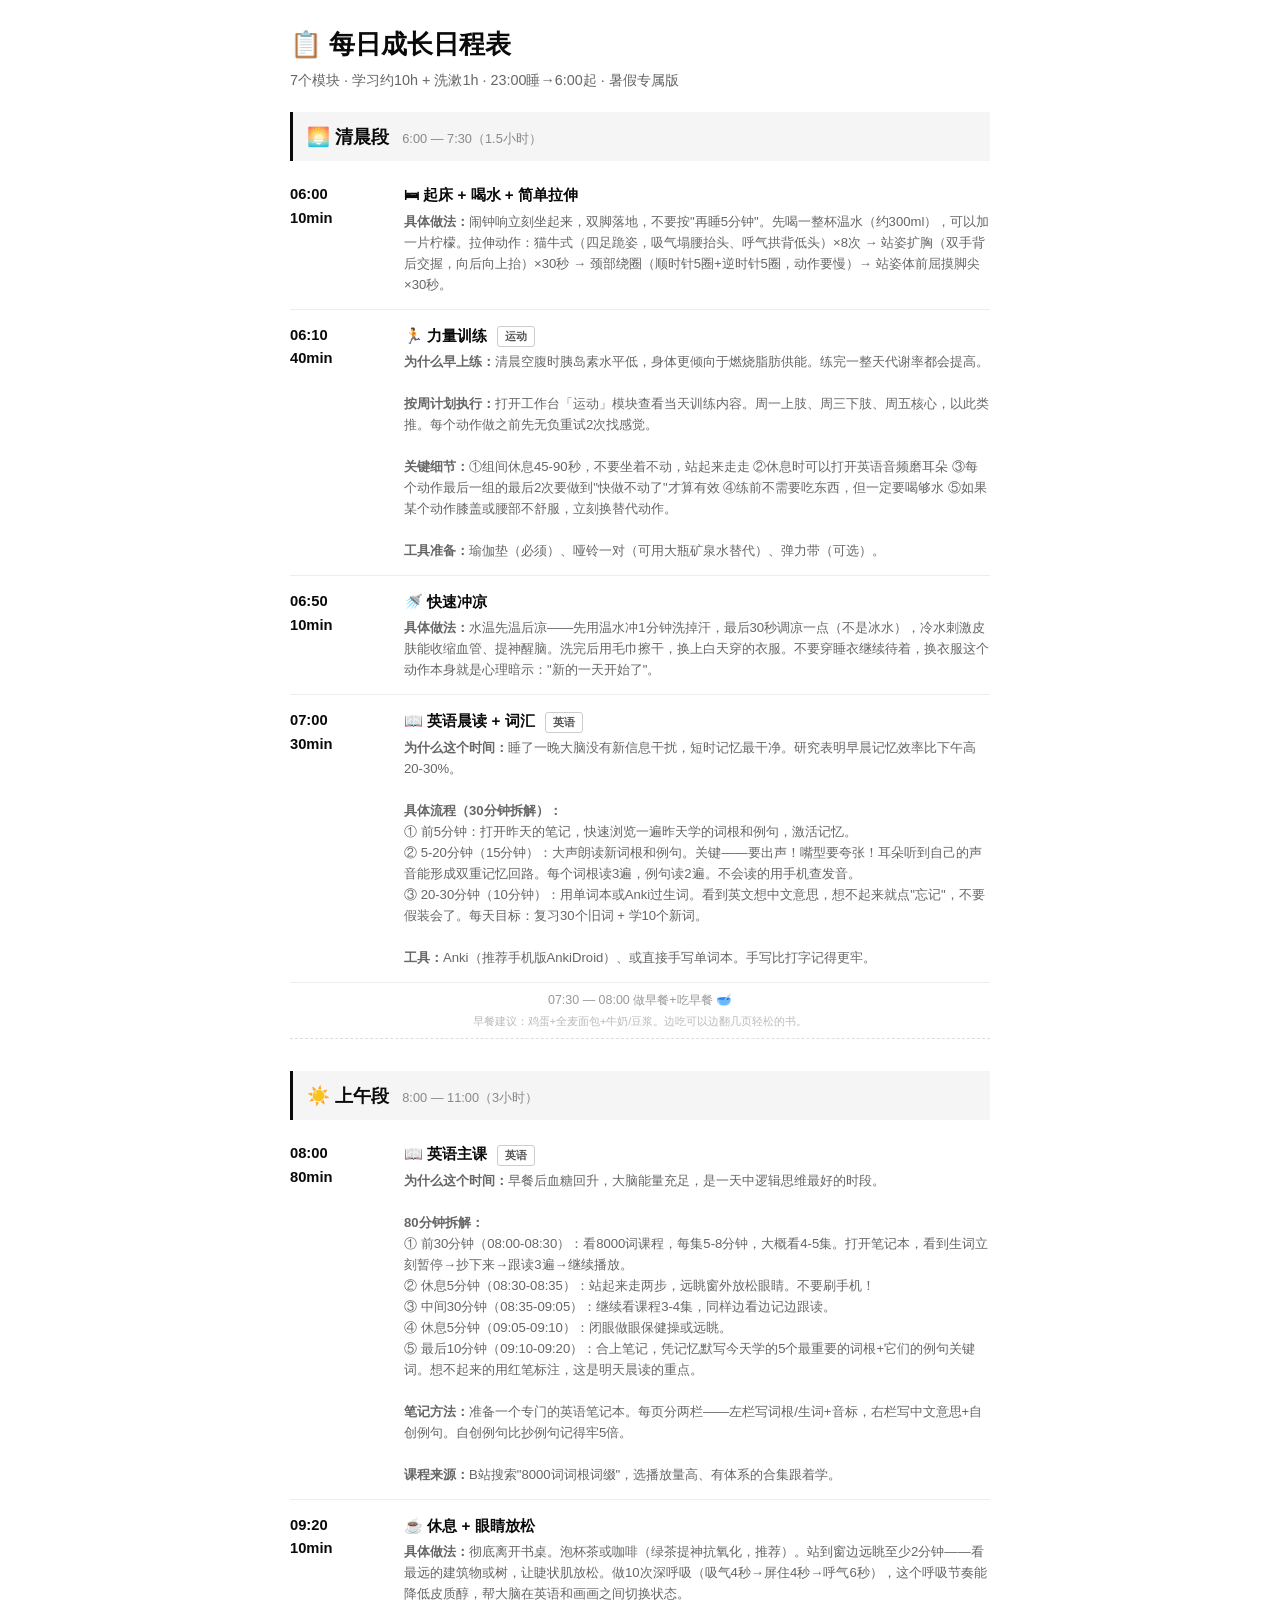
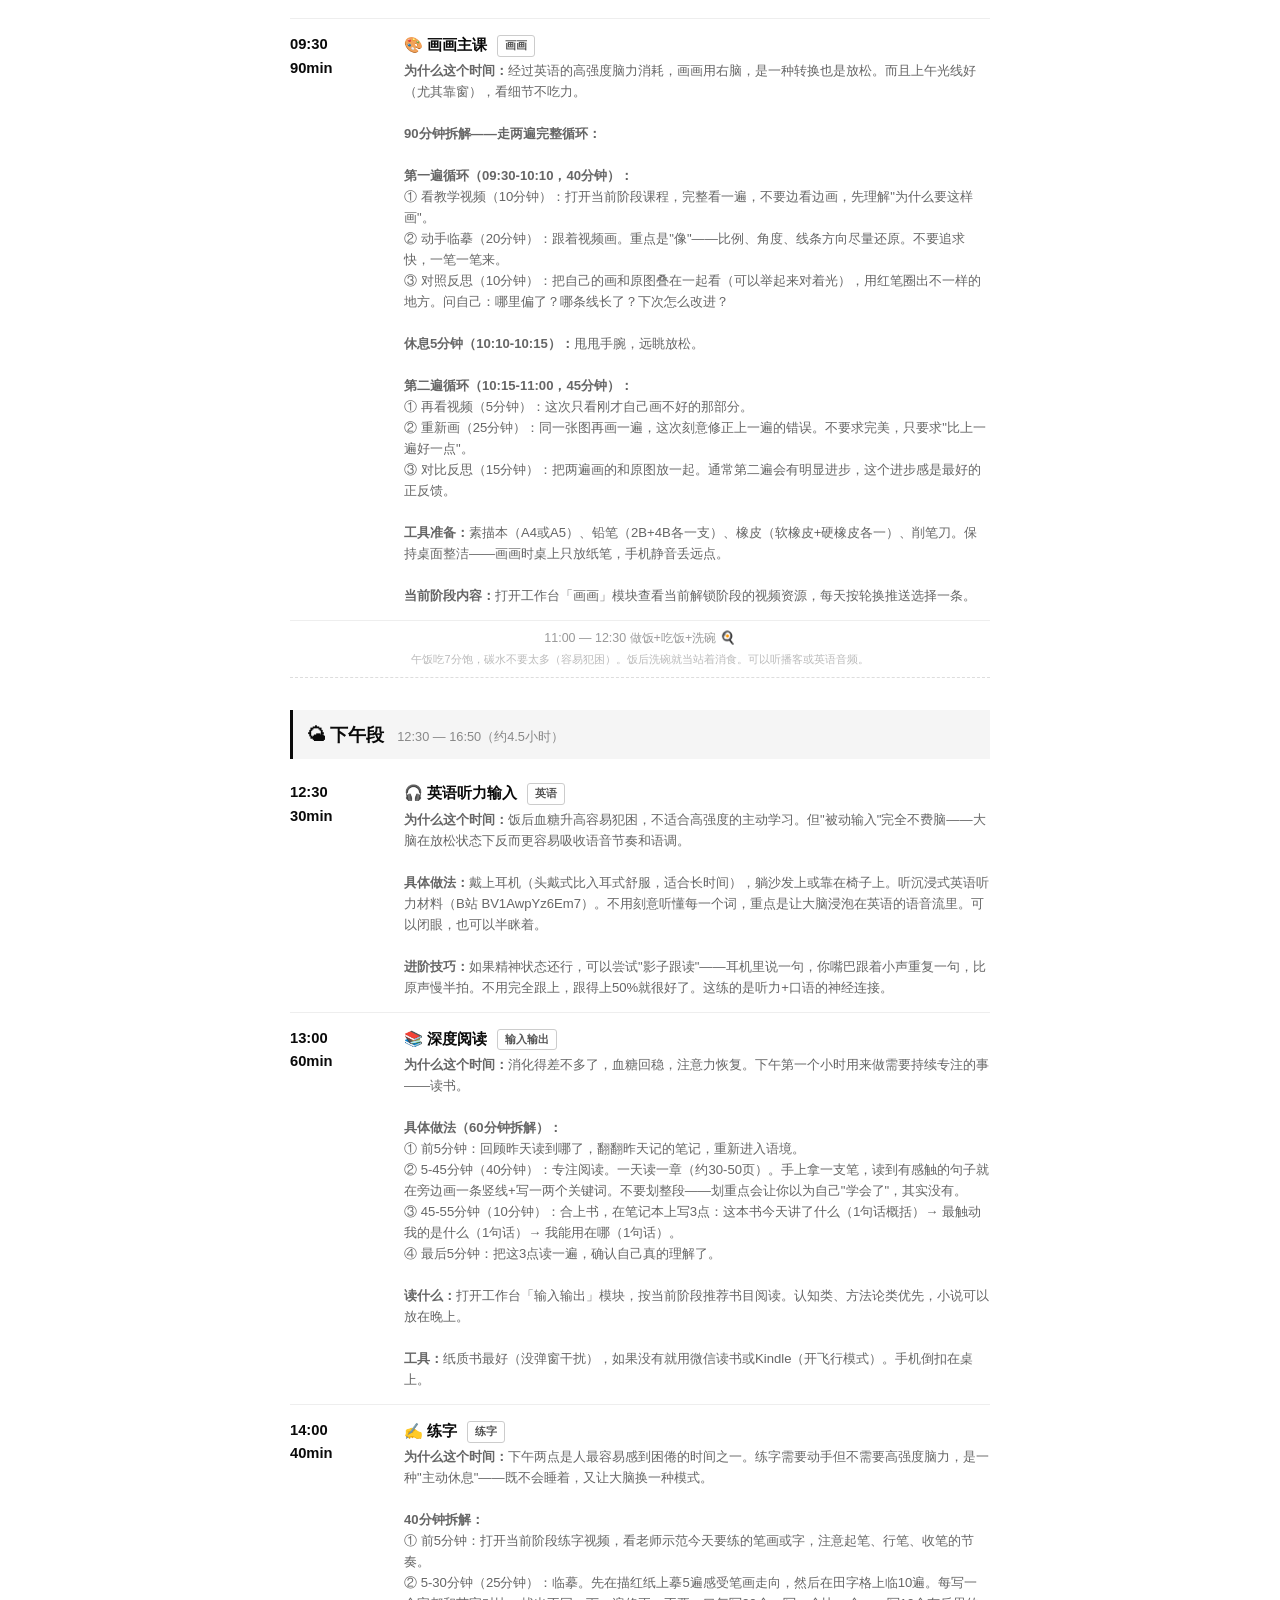
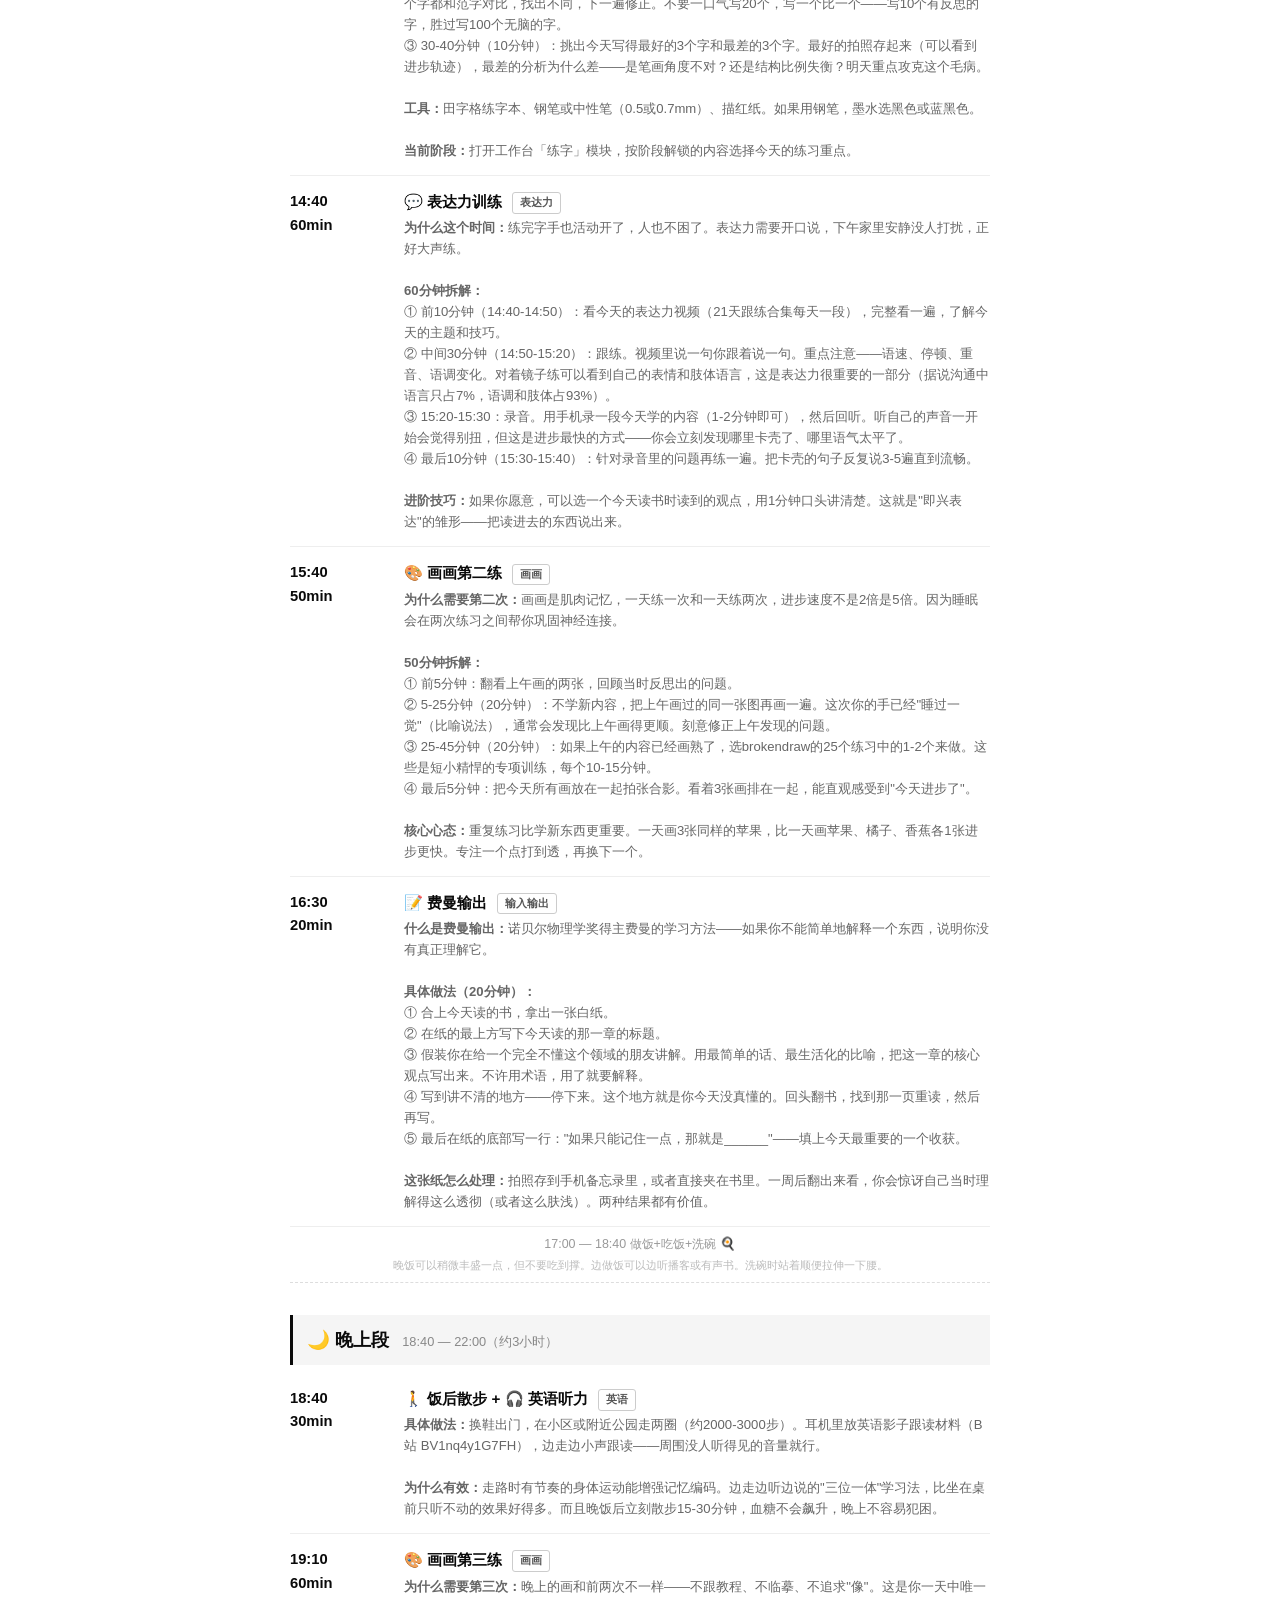
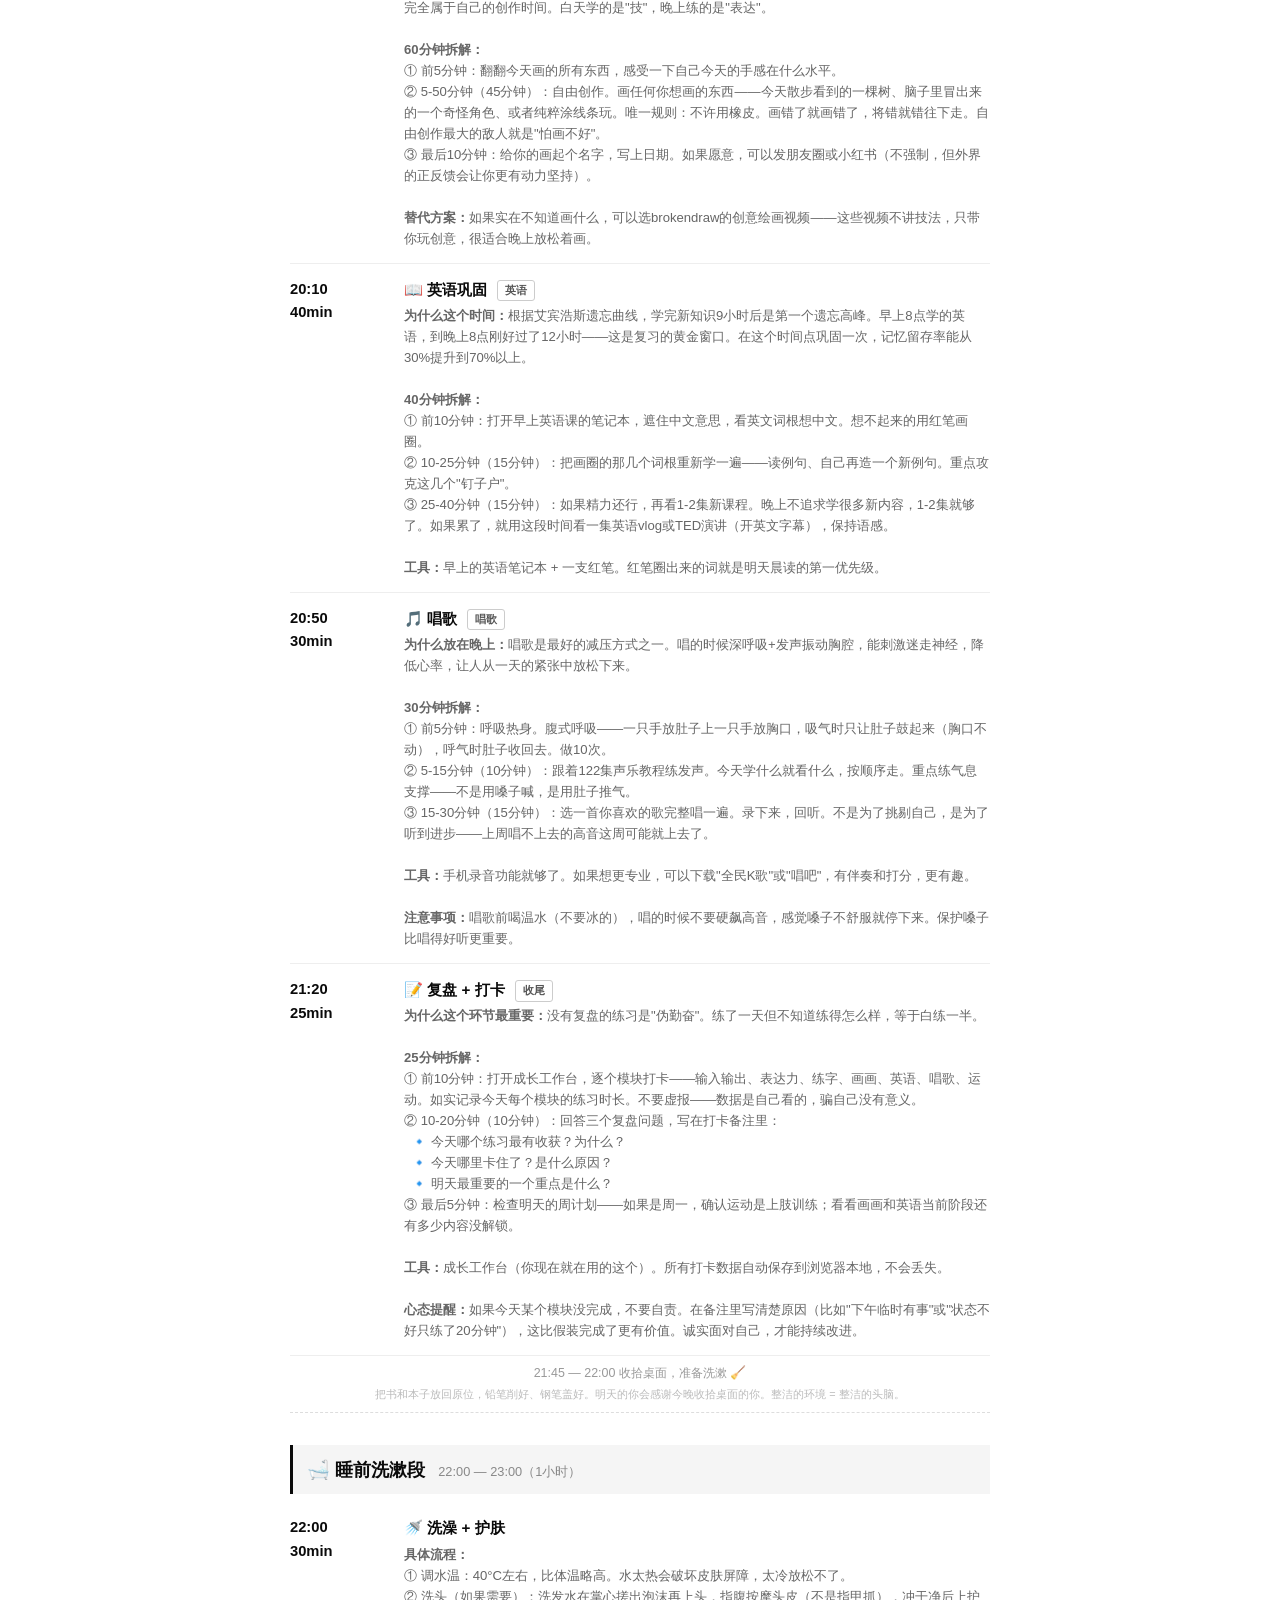
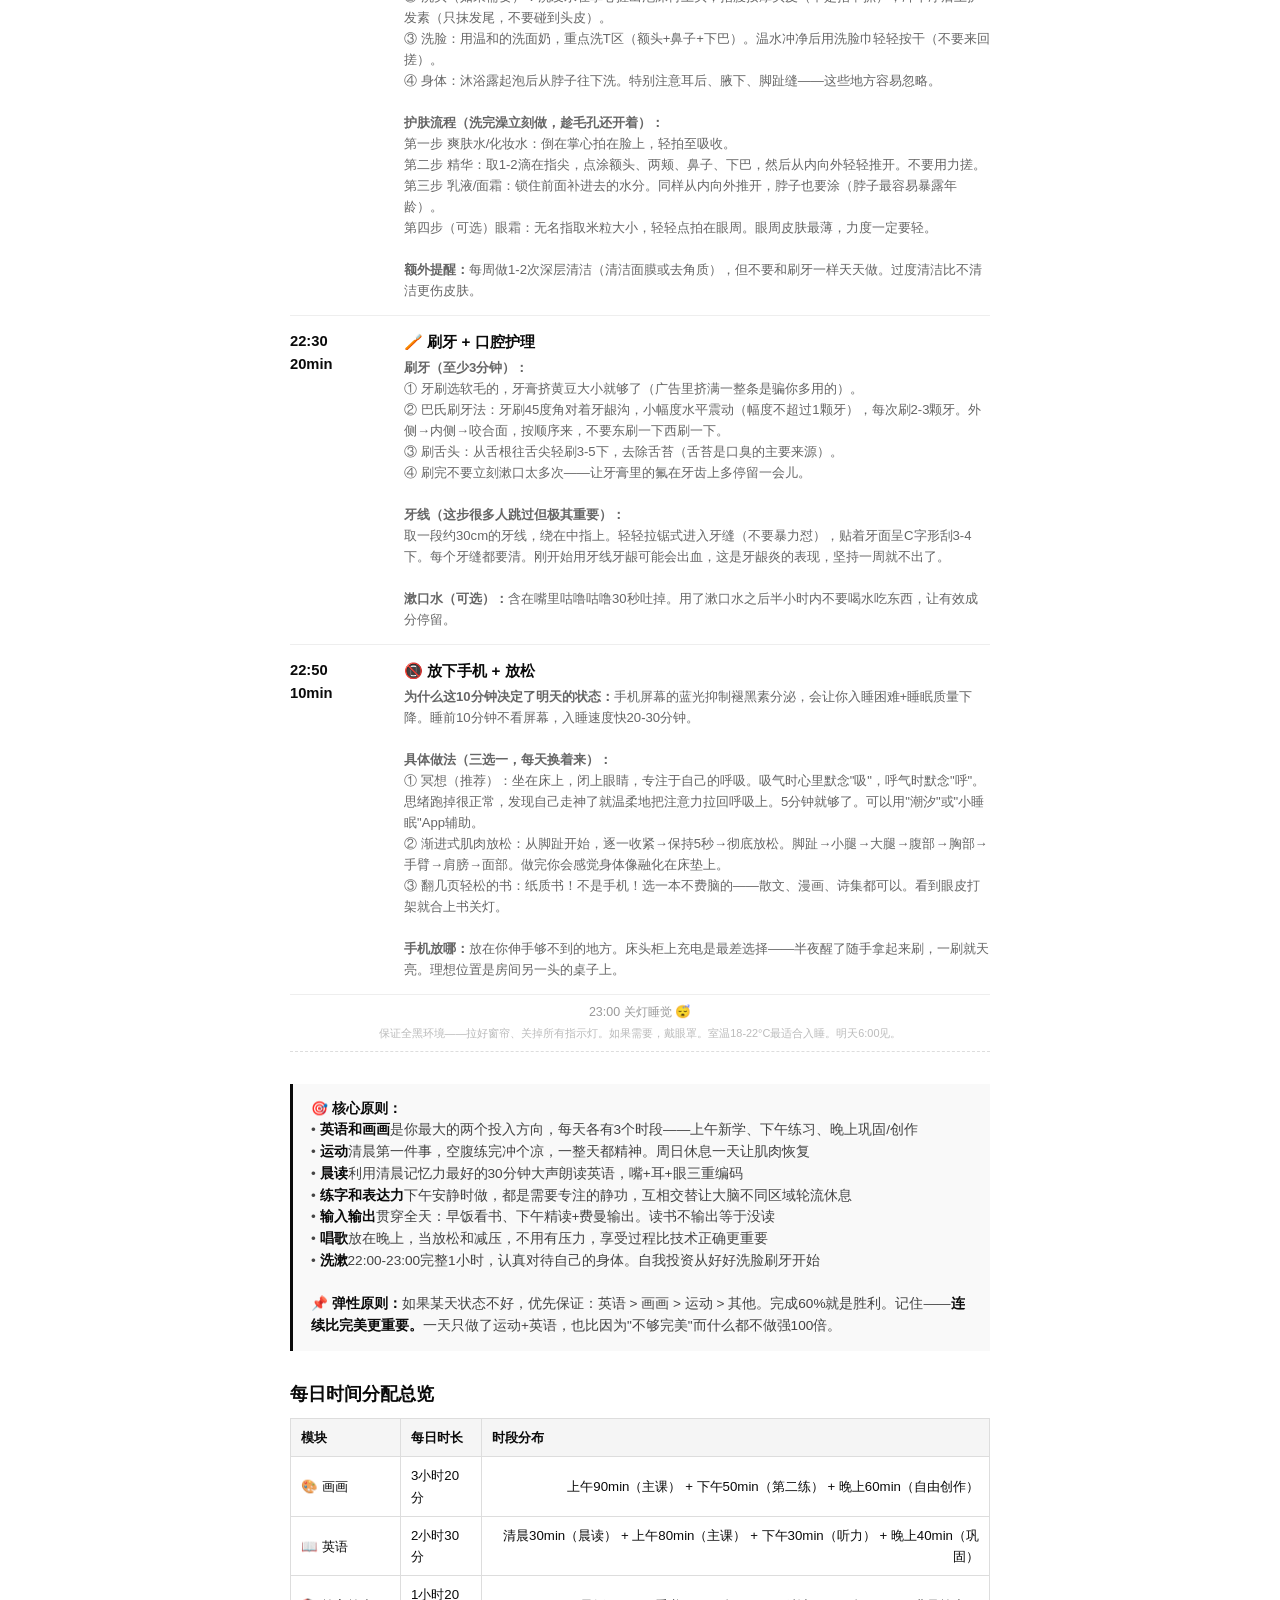
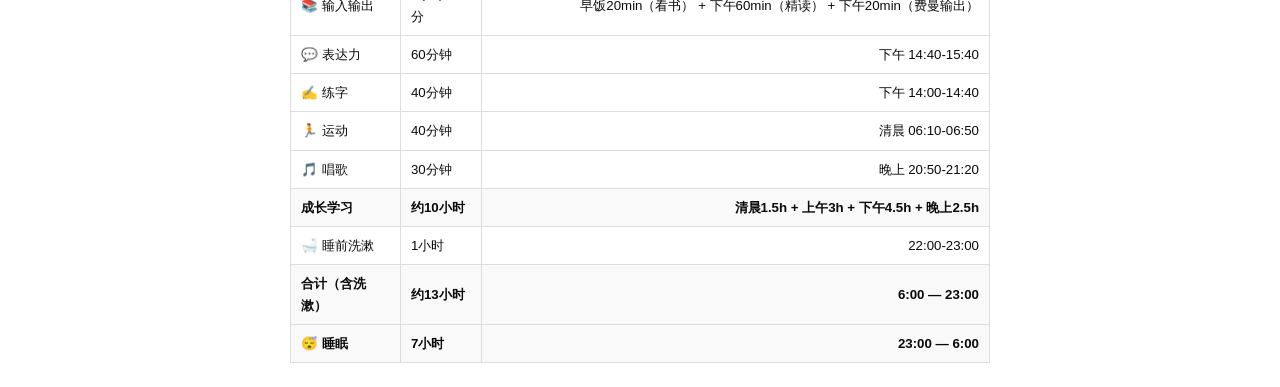
==== daily-schedule.html @ 6c2bfcbe "Add files via upload" ====
<!DOCTYPE html>
<html lang="zh-CN">
<head>
<meta charset="UTF-8">
<meta name="viewport" content="width=device-width, initial-scale=1.0">
<title>每日成长日程表</title>
<style>
  * { margin: 0; padding: 0; box-sizing: border-box; }
  body { font-family: -apple-system, BlinkMacSystemFont, "Segoe UI", Roboto, sans-serif; background: #ffffff; color: #0a0a0a; line-height: 1.6; padding: 24px; }
  h1 { font-size: 1.6rem; margin-bottom: 4px; }
  .subtitle { color: #666; font-size: 0.9rem; margin-bottom: 20px; }
  .schedule { max-width: 700px; margin: 0 auto; }

  .period { margin-bottom: 32px; }
  .period-header { font-size: 1.15rem; font-weight: 700; padding: 10px 14px; background: #f5f5f5; border-left: 3px solid #0a0a0a; margin-bottom: 8px; }
  .period-duration { color: #888; font-size: 0.8rem; font-weight: 400; margin-left: 8px; }

  .time-block { display: flex; gap: 14px; padding: 14px 0; border-bottom: 1px solid #eee; align-items: flex-start; }
  .time { font-weight: 700; min-width: 100px; font-size: 0.92rem; color: #0a0a0a; }
  .activity { flex: 1; }
  .activity-title { font-weight: 600; font-size: 0.95rem; }
  .activity-desc { color: #666; font-size: 0.82rem; margin-top: 3px; }
  .tag { display: inline-block; font-size: 0.68rem; padding: 1px 7px; border: 1px solid #ccc; border-radius: 3px; margin-left: 6px; color: #555; vertical-align: middle; }

  .gap { padding: 8px 0; color: #999; font-size: 0.78rem; text-align: center; border-bottom: 1px dashed #ddd; }
  .gap-sub { font-size: 0.68rem; color: #bbb; display: block; margin-top: 2px; }

  .note { background: #f9f9f9; padding: 14px 18px; border-left: 3px solid #0a0a0a; margin: 20px 0; font-size: 0.85rem; color: #444; }
  .note strong { color: #0a0a0a; }

  .summary { margin-top: 28px; }
  .summary h2 { font-size: 1.15rem; margin-bottom: 10px; }
  .summary-table { width: 100%; border-collapse: collapse; font-size: 0.83rem; }
  .summary-table th, .summary-table td { border: 1px solid #ddd; padding: 8px 10px; text-align: left; }
  .summary-table th { background: #f5f5f5; font-weight: 600; }
  .summary-table td:last-child { text-align: right; }

  @media (max-width: 600px) {
    .time { min-width: 80px; font-size: 0.82rem; }
    .activity-title { font-size: 0.88rem; }
    body { padding: 14px; }
  }
</style>
</head>
<body>
<div class="schedule">
  <h1>📋 每日成长日程表</h1>
  <p class="subtitle">7个模块 · 学习约10h + 洗漱1h · 23:00睡→6:00起 · 暑假专属版</p>

  <!-- ========== 清晨段 6:00~7:30 ========== -->
  <div class="period">
    <div class="period-header">🌅 清晨段 <span class="period-duration">6:00 — 7:30（1.5小时）</span></div>

    <div class="time-block">
      <div class="time">06:00<br>10min</div>
      <div class="activity">
        <div class="activity-title">🛏 起床 + 喝水 + 简单拉伸</div>
        <div class="activity-desc"><strong>具体做法：</strong>闹钟响立刻坐起来，双脚落地，不要按"再睡5分钟"。先喝一整杯温水（约300ml），可以加一片柠檬。拉伸动作：猫牛式（四足跪姿，吸气塌腰抬头、呼气拱背低头）×8次 → 站姿扩胸（双手背后交握，向后向上抬）×30秒 → 颈部绕圈（顺时针5圈+逆时针5圈，动作要慢）→ 站姿体前屈摸脚尖×30秒。</div>
      </div>
    </div>

    <div class="time-block">
      <div class="time">06:10<br>40min</div>
      <div class="activity">
        <div class="activity-title">🏃 力量训练 <span class="tag">运动</span></div>
        <div class="activity-desc"><strong>为什么早上练：</strong>清晨空腹时胰岛素水平低，身体更倾向于燃烧脂肪供能。练完一整天代谢率都会提高。<br><br><strong>按周计划执行：</strong>打开工作台「运动」模块查看当天训练内容。周一上肢、周三下肢、周五核心，以此类推。每个动作做之前先无负重试2次找感觉。<br><br><strong>关键细节：</strong>①组间休息45-90秒，不要坐着不动，站起来走走 ②休息时可以打开英语音频磨耳朵 ③每个动作最后一组的最后2次要做到"快做不动了"才算有效 ④练前不需要吃东西，但一定要喝够水 ⑤如果某个动作膝盖或腰部不舒服，立刻换替代动作。<br><br><strong>工具准备：</strong>瑜伽垫（必须）、哑铃一对（可用大瓶矿泉水替代）、弹力带（可选）。</div>
      </div>
    </div>

    <div class="time-block">
      <div class="time">06:50<br>10min</div>
      <div class="activity">
        <div class="activity-title">🚿 快速冲凉</div>
        <div class="activity-desc"><strong>具体做法：</strong>水温先温后凉——先用温水冲1分钟洗掉汗，最后30秒调凉一点（不是冰水），冷水刺激皮肤能收缩血管、提神醒脑。洗完后用毛巾擦干，换上白天穿的衣服。不要穿睡衣继续待着，换衣服这个动作本身就是心理暗示："新的一天开始了"。</div>
      </div>
    </div>

    <div class="time-block">
      <div class="time">07:00<br>30min</div>
      <div class="activity">
        <div class="activity-title">📖 英语晨读 + 词汇 <span class="tag">英语</span></div>
        <div class="activity-desc"><strong>为什么这个时间：</strong>睡了一晚大脑没有新信息干扰，短时记忆最干净。研究表明早晨记忆效率比下午高20-30%。<br><br><strong>具体流程（30分钟拆解）：</strong><br>① 前5分钟：打开昨天的笔记，快速浏览一遍昨天学的词根和例句，激活记忆。<br>② 5-20分钟（15分钟）：大声朗读新词根和例句。关键——要出声！嘴型要夸张！耳朵听到自己的声音能形成双重记忆回路。每个词根读3遍，例句读2遍。不会读的用手机查发音。<br>③ 20-30分钟（10分钟）：用单词本或Anki过生词。看到英文想中文意思，想不起来就点"忘记"，不要假装会了。每天目标：复习30个旧词 + 学10个新词。<br><br><strong>工具：</strong>Anki（推荐手机版AnkiDroid）、或直接手写单词本。手写比打字记得更牢。</div>
      </div>
    </div>

    <div class="gap">07:30 — 08:00 做早餐+吃早餐 🥣<span class="gap-sub">早餐建议：鸡蛋+全麦面包+牛奶/豆浆。边吃可以边翻几页轻松的书。</span></div>
  </div>

  <!-- ========== 上午段 8:00~11:00 ========== -->
  <div class="period">
    <div class="period-header">☀️ 上午段 <span class="period-duration">8:00 — 11:00（3小时）</span></div>

    <div class="time-block">
      <div class="time">08:00<br>80min</div>
      <div class="activity">
        <div class="activity-title">📖 英语主课 <span class="tag">英语</span></div>
        <div class="activity-desc"><strong>为什么这个时间：</strong>早餐后血糖回升，大脑能量充足，是一天中逻辑思维最好的时段。<br><br><strong>80分钟拆解：</strong><br>① 前30分钟（08:00-08:30）：看8000词课程，每集5-8分钟，大概看4-5集。打开笔记本，看到生词立刻暂停→抄下来→跟读3遍→继续播放。<br>② 休息5分钟（08:30-08:35）：站起来走两步，远眺窗外放松眼睛。不要刷手机！<br>③ 中间30分钟（08:35-09:05）：继续看课程3-4集，同样边看边记边跟读。<br>④ 休息5分钟（09:05-09:10）：闭眼做眼保健操或远眺。<br>⑤ 最后10分钟（09:10-09:20）：合上笔记，凭记忆默写今天学的5个最重要的词根+它们的例句关键词。想不起来的用红笔标注，这是明天晨读的重点。<br><br><strong>笔记方法：</strong>准备一个专门的英语笔记本。每页分两栏——左栏写词根/生词+音标，右栏写中文意思+自创例句。自创例句比抄例句记得牢5倍。<br><br><strong>课程来源：</strong>B站搜索"8000词词根词缀"，选播放量高、有体系的合集跟着学。</div>
      </div>
    </div>

    <div class="time-block">
      <div class="time">09:20<br>10min</div>
      <div class="activity">
        <div class="activity-title">☕ 休息 + 眼睛放松</div>
        <div class="activity-desc"><strong>具体做法：</strong>彻底离开书桌。泡杯茶或咖啡（绿茶提神抗氧化，推荐）。站到窗边远眺至少2分钟——看最远的建筑物或树，让睫状肌放松。做10次深呼吸（吸气4秒→屏住4秒→呼气6秒），这个呼吸节奏能降低皮质醇，帮大脑在英语和画画之间切换状态。</div>
      </div>
    </div>

    <div class="time-block">
      <div class="time">09:30<br>90min</div>
      <div class="activity">
        <div class="activity-title">🎨 画画主课 <span class="tag">画画</span></div>
        <div class="activity-desc"><strong>为什么这个时间：</strong>经过英语的高强度脑力消耗，画画用右脑，是一种转换也是放松。而且上午光线好（尤其靠窗），看细节不吃力。<br><br><strong>90分钟拆解——走两遍完整循环：</strong><br><br><strong>第一遍循环（09:30-10:10，40分钟）：</strong><br>① 看教学视频（10分钟）：打开当前阶段课程，完整看一遍，不要边看边画，先理解"为什么要这样画"。<br>② 动手临摹（20分钟）：跟着视频画。重点是"像"——比例、角度、线条方向尽量还原。不要追求快，一笔一笔来。<br>③ 对照反思（10分钟）：把自己的画和原图叠在一起看（可以举起来对着光），用红笔圈出不一样的地方。问自己：哪里偏了？哪条线长了？下次怎么改进？<br><br><strong>休息5分钟（10:10-10:15）：</strong>甩甩手腕，远眺放松。<br><br><strong>第二遍循环（10:15-11:00，45分钟）：</strong><br>① 再看视频（5分钟）：这次只看刚才自己画不好的那部分。<br>② 重新画（25分钟）：同一张图再画一遍，这次刻意修正上一遍的错误。不要求完美，只要求"比上一遍好一点"。<br>③ 对比反思（15分钟）：把两遍画的和原图放一起。通常第二遍会有明显进步，这个进步感是最好的正反馈。<br><br><strong>工具准备：</strong>素描本（A4或A5）、铅笔（2B+4B各一支）、橡皮（软橡皮+硬橡皮各一）、削笔刀。保持桌面整洁——画画时桌上只放纸笔，手机静音丢远点。<br><br><strong>当前阶段内容：</strong>打开工作台「画画」模块查看当前解锁阶段的视频资源，每天按轮换推送选择一条。</div>
      </div>
    </div>

    <div class="gap">11:00 — 12:30 做饭+吃饭+洗碗 🍳<span class="gap-sub">午饭吃7分饱，碳水不要太多（容易犯困）。饭后洗碗就当站着消食。可以听播客或英语音频。</span></div>
  </div>

  <!-- ========== 下午段 12:30~16:50 ========== -->
  <div class="period">
    <div class="period-header">🌤 下午段 <span class="period-duration">12:30 — 16:50（约4.5小时）</span></div>

    <div class="time-block">
      <div class="time">12:30<br>30min</div>
      <div class="activity">
        <div class="activity-title">🎧 英语听力输入 <span class="tag">英语</span></div>
        <div class="activity-desc"><strong>为什么这个时间：</strong>饭后血糖升高容易犯困，不适合高强度的主动学习。但"被动输入"完全不费脑——大脑在放松状态下反而更容易吸收语音节奏和语调。<br><br><strong>具体做法：</strong>戴上耳机（头戴式比入耳式舒服，适合长时间），躺沙发上或靠在椅子上。听沉浸式英语听力材料（B站 BV1AwpYz6Em7）。不用刻意听懂每一个词，重点是让大脑浸泡在英语的语音流里。可以闭眼，也可以半眯着。<br><br><strong>进阶技巧：</strong>如果精神状态还行，可以尝试"影子跟读"——耳机里说一句，你嘴巴跟着小声重复一句，比原声慢半拍。不用完全跟上，跟得上50%就很好了。这练的是听力+口语的神经连接。</div>
      </div>
    </div>

    <div class="time-block">
      <div class="time">13:00<br>60min</div>
      <div class="activity">
        <div class="activity-title">📚 深度阅读 <span class="tag">输入输出</span></div>
        <div class="activity-desc"><strong>为什么这个时间：</strong>消化得差不多了，血糖回稳，注意力恢复。下午第一个小时用来做需要持续专注的事——读书。<br><br><strong>具体做法（60分钟拆解）：</strong><br>① 前5分钟：回顾昨天读到哪了，翻翻昨天记的笔记，重新进入语境。<br>② 5-45分钟（40分钟）：专注阅读。一天读一章（约30-50页）。手上拿一支笔，读到有感触的句子就在旁边画一条竖线+写一两个关键词。不要划整段——划重点会让你以为自己"学会了"，其实没有。<br>③ 45-55分钟（10分钟）：合上书，在笔记本上写3点：这本书今天讲了什么（1句话概括）→ 最触动我的是什么（1句话）→ 我能用在哪（1句话）。<br>④ 最后5分钟：把这3点读一遍，确认自己真的理解了。<br><br><strong>读什么：</strong>打开工作台「输入输出」模块，按当前阶段推荐书目阅读。认知类、方法论类优先，小说可以放在晚上。<br><br><strong>工具：</strong>纸质书最好（没弹窗干扰），如果没有就用微信读书或Kindle（开飞行模式）。手机倒扣在桌上。</div>
      </div>
    </div>

    <div class="time-block">
      <div class="time">14:00<br>40min</div>
      <div class="activity">
        <div class="activity-title">✍ 练字 <span class="tag">练字</span></div>
        <div class="activity-desc"><strong>为什么这个时间：</strong>下午两点是人最容易感到困倦的时间之一。练字需要动手但不需要高强度脑力，是一种"主动休息"——既不会睡着，又让大脑换一种模式。<br><br><strong>40分钟拆解：</strong><br>① 前5分钟：打开当前阶段练字视频，看老师示范今天要练的笔画或字，注意起笔、行笔、收笔的节奏。<br>② 5-30分钟（25分钟）：临摹。先在描红纸上摹5遍感受笔画走向，然后在田字格上临10遍。每写一个字都和范字对比，找出不同，下一遍修正。不要一口气写20个，写一个比一个——写10个有反思的字，胜过写100个无脑的字。<br>③ 30-40分钟（10分钟）：挑出今天写得最好的3个字和最差的3个字。最好的拍照存起来（可以看到进步轨迹），最差的分析为什么差——是笔画角度不对？还是结构比例失衡？明天重点攻克这个毛病。<br><br><strong>工具：</strong>田字格练字本、钢笔或中性笔（0.5或0.7mm）、描红纸。如果用钢笔，墨水选黑色或蓝黑色。<br><br><strong>当前阶段：</strong>打开工作台「练字」模块，按阶段解锁的内容选择今天的练习重点。</div>
      </div>
    </div>

    <div class="time-block">
      <div class="time">14:40<br>60min</div>
      <div class="activity">
        <div class="activity-title">💬 表达力训练 <span class="tag">表达力</span></div>
        <div class="activity-desc"><strong>为什么这个时间：</strong>练完字手也活动开了，人也不困了。表达力需要开口说，下午家里安静没人打扰，正好大声练。<br><br><strong>60分钟拆解：</strong><br>① 前10分钟（14:40-14:50）：看今天的表达力视频（21天跟练合集每天一段），完整看一遍，了解今天的主题和技巧。<br>② 中间30分钟（14:50-15:20）：跟练。视频里说一句你跟着说一句。重点注意——语速、停顿、重音、语调变化。对着镜子练可以看到自己的表情和肢体语言，这是表达力很重要的一部分（据说沟通中语言只占7%，语调和肢体占93%）。<br>③ 15:20-15:30：录音。用手机录一段今天学的内容（1-2分钟即可），然后回听。听自己的声音一开始会觉得别扭，但这是进步最快的方式——你会立刻发现哪里卡壳了、哪里语气太平了。<br>④ 最后10分钟（15:30-15:40）：针对录音里的问题再练一遍。把卡壳的句子反复说3-5遍直到流畅。<br><br><strong>进阶技巧：</strong>如果你愿意，可以选一个今天读书时读到的观点，用1分钟口头讲清楚。这就是"即兴表达"的雏形——把读进去的东西说出来。</div>
      </div>
    </div>

    <div class="time-block">
      <div class="time">15:40<br>50min</div>
      <div class="activity">
        <div class="activity-title">🎨 画画第二练 <span class="tag">画画</span></div>
        <div class="activity-desc"><strong>为什么需要第二次：</strong>画画是肌肉记忆，一天练一次和一天练两次，进步速度不是2倍是5倍。因为睡眠会在两次练习之间帮你巩固神经连接。<br><br><strong>50分钟拆解：</strong><br>① 前5分钟：翻看上午画的两张，回顾当时反思出的问题。<br>② 5-25分钟（20分钟）：不学新内容，把上午画过的同一张图再画一遍。这次你的手已经"睡过一觉"（比喻说法），通常会发现比上午画得更顺。刻意修正上午发现的问题。<br>③ 25-45分钟（20分钟）：如果上午的内容已经画熟了，选brokendraw的25个练习中的1-2个来做。这些是短小精悍的专项训练，每个10-15分钟。<br>④ 最后5分钟：把今天所有画放在一起拍张合影。看着3张画排在一起，能直观感受到"今天进步了"。<br><br><strong>核心心态：</strong>重复练习比学新东西更重要。一天画3张同样的苹果，比一天画苹果、橘子、香蕉各1张进步更快。专注一个点打到透，再换下一个。</div>
      </div>
    </div>

    <div class="time-block">
      <div class="time">16:30<br>20min</div>
      <div class="activity">
        <div class="activity-title">📝 费曼输出 <span class="tag">输入输出</span></div>
        <div class="activity-desc"><strong>什么是费曼输出：</strong>诺贝尔物理学奖得主费曼的学习方法——如果你不能简单地解释一个东西，说明你没有真正理解它。<br><br><strong>具体做法（20分钟）：</strong><br>① 合上今天读的书，拿出一张白纸。<br>② 在纸的最上方写下今天读的那一章的标题。<br>③ 假装你在给一个完全不懂这个领域的朋友讲解。用最简单的话、最生活化的比喻，把这一章的核心观点写出来。不许用术语，用了就要解释。<br>④ 写到讲不清的地方——停下来。这个地方就是你今天没真懂的。回头翻书，找到那一页重读，然后再写。<br>⑤ 最后在纸的底部写一行："如果只能记住一点，那就是______"——填上今天最重要的一个收获。<br><br><strong>这张纸怎么处理：</strong>拍照存到手机备忘录里，或者直接夹在书里。一周后翻出来看，你会惊讶自己当时理解得这么透彻（或者这么肤浅）。两种结果都有价值。</div>
      </div>
    </div>

    <div class="gap">17:00 — 18:40 做饭+吃饭+洗碗 🍳<span class="gap-sub">晚饭可以稍微丰盛一点，但不要吃到撑。边做饭可以边听播客或有声书。洗碗时站着顺便拉伸一下腰。</span></div>
  </div>

  <!-- ========== 晚上段 18:40~22:00 ========== -->
  <div class="period">
    <div class="period-header">🌙 晚上段 <span class="period-duration">18:40 — 22:00（约3小时）</span></div>

    <div class="time-block">
      <div class="time">18:40<br>30min</div>
      <div class="activity">
        <div class="activity-title">🚶 饭后散步 + 🎧 英语听力 <span class="tag">英语</span></div>
        <div class="activity-desc"><strong>具体做法：</strong>换鞋出门，在小区或附近公园走两圈（约2000-3000步）。耳机里放英语影子跟读材料（B站 BV1nq4y1G7FH），边走边小声跟读——周围没人听得见的音量就行。<br><br><strong>为什么有效：</strong>走路时有节奏的身体运动能增强记忆编码。边走边听边说的"三位一体"学习法，比坐在桌前只听不动的效果好得多。而且晚饭后立刻散步15-30分钟，血糖不会飙升，晚上不容易犯困。</div>
      </div>
    </div>

    <div class="time-block">
      <div class="time">19:10<br>60min</div>
      <div class="activity">
        <div class="activity-title">🎨 画画第三练 <span class="tag">画画</span></div>
        <div class="activity-desc"><strong>为什么需要第三次：</strong>晚上的画和前两次不一样——不跟教程、不临摹、不追求"像"。这是你一天中唯一完全属于自己的创作时间。白天学的是"技"，晚上练的是"表达"。<br><br><strong>60分钟拆解：</strong><br>① 前5分钟：翻翻今天画的所有东西，感受一下自己今天的手感在什么水平。<br>② 5-50分钟（45分钟）：自由创作。画任何你想画的东西——今天散步看到的一棵树、脑子里冒出来的一个奇怪角色、或者纯粹涂线条玩。唯一规则：不许用橡皮。画错了就画错了，将错就错往下走。自由创作最大的敌人就是"怕画不好"。<br>③ 最后10分钟：给你的画起个名字，写上日期。如果愿意，可以发朋友圈或小红书（不强制，但外界的正反馈会让你更有动力坚持）。<br><br><strong>替代方案：</strong>如果实在不知道画什么，可以选brokendraw的创意绘画视频——这些视频不讲技法，只带你玩创意，很适合晚上放松着画。</div>
      </div>
    </div>

    <div class="time-block">
      <div class="time">20:10<br>40min</div>
      <div class="activity">
        <div class="activity-title">📖 英语巩固 <span class="tag">英语</span></div>
        <div class="activity-desc"><strong>为什么这个时间：</strong>根据艾宾浩斯遗忘曲线，学完新知识9小时后是第一个遗忘高峰。早上8点学的英语，到晚上8点刚好过了12小时——这是复习的黄金窗口。在这个时间点巩固一次，记忆留存率能从30%提升到70%以上。<br><br><strong>40分钟拆解：</strong><br>① 前10分钟：打开早上英语课的笔记本，遮住中文意思，看英文词根想中文。想不起来的用红笔画圈。<br>② 10-25分钟（15分钟）：把画圈的那几个词根重新学一遍——读例句、自己再造一个新例句。重点攻克这几个"钉子户"。<br>③ 25-40分钟（15分钟）：如果精力还行，再看1-2集新课程。晚上不追求学很多新内容，1-2集就够了。如果累了，就用这段时间看一集英语vlog或TED演讲（开英文字幕），保持语感。<br><br><strong>工具：</strong>早上的英语笔记本 + 一支红笔。红笔圈出来的词就是明天晨读的第一优先级。</div>
      </div>
    </div>

    <div class="time-block">
      <div class="time">20:50<br>30min</div>
      <div class="activity">
        <div class="activity-title">🎵 唱歌 <span class="tag">唱歌</span></div>
        <div class="activity-desc"><strong>为什么放在晚上：</strong>唱歌是最好的减压方式之一。唱的时候深呼吸+发声振动胸腔，能刺激迷走神经，降低心率，让人从一天的紧张中放松下来。<br><br><strong>30分钟拆解：</strong><br>① 前5分钟：呼吸热身。腹式呼吸——一只手放肚子上一只手放胸口，吸气时只让肚子鼓起来（胸口不动），呼气时肚子收回去。做10次。<br>② 5-15分钟（10分钟）：跟着122集声乐教程练发声。今天学什么就看什么，按顺序走。重点练气息支撑——不是用嗓子喊，是用肚子推气。<br>③ 15-30分钟（15分钟）：选一首你喜欢的歌完整唱一遍。录下来，回听。不是为了挑剔自己，是为了听到进步——上周唱不上去的高音这周可能就上去了。<br><br><strong>工具：</strong>手机录音功能就够了。如果想更专业，可以下载"全民K歌"或"唱吧"，有伴奏和打分，更有趣。<br><br><strong>注意事项：</strong>唱歌前喝温水（不要冰的），唱的时候不要硬飙高音，感觉嗓子不舒服就停下来。保护嗓子比唱得好听更重要。</div>
      </div>
    </div>

    <div class="time-block">
      <div class="time">21:20<br>25min</div>
      <div class="activity">
        <div class="activity-title">📝 复盘 + 打卡 <span class="tag">收尾</span></div>
        <div class="activity-desc"><strong>为什么这个环节最重要：</strong>没有复盘的练习是"伪勤奋"。练了一天但不知道练得怎么样，等于白练一半。<br><br><strong>25分钟拆解：</strong><br>① 前10分钟：打开成长工作台，逐个模块打卡——输入输出、表达力、练字、画画、英语、唱歌、运动。如实记录今天每个模块的练习时长。不要虚报——数据是自己看的，骗自己没有意义。<br>② 10-20分钟（10分钟）：回答三个复盘问题，写在打卡备注里：<br>&nbsp;&nbsp;🔹 今天哪个练习最有收获？为什么？<br>&nbsp;&nbsp;🔹 今天哪里卡住了？是什么原因？<br>&nbsp;&nbsp;🔹 明天最重要的一个重点是什么？<br>③ 最后5分钟：检查明天的周计划——如果是周一，确认运动是上肢训练；看看画画和英语当前阶段还有多少内容没解锁。<br><br><strong>工具：</strong>成长工作台（你现在就在用的这个）。所有打卡数据自动保存到浏览器本地，不会丢失。<br><br><strong>心态提醒：</strong>如果今天某个模块没完成，不要自责。在备注里写清楚原因（比如"下午临时有事"或"状态不好只练了20分钟"），这比假装完成了更有价值。诚实面对自己，才能持续改进。</div>
      </div>
    </div>

    <div class="gap">21:45 — 22:00 收拾桌面，准备洗漱 🧹<span class="gap-sub">把书和本子放回原位，铅笔削好、钢笔盖好。明天的你会感谢今晚收拾桌面的你。整洁的环境 = 整洁的头脑。</span></div>
  </div>

  <!-- ========== 睡前洗漱 22:00~23:00 ========== -->
  <div class="period">
    <div class="period-header">🛁 睡前洗漱段 <span class="period-duration">22:00 — 23:00（1小时）</span></div>

    <div class="time-block">
      <div class="time">22:00<br>30min</div>
      <div class="activity">
        <div class="activity-title">🚿 洗澡 + 护肤</div>
        <div class="activity-desc"><strong>具体流程：</strong><br>① 调水温：40°C左右，比体温略高。水太热会破坏皮肤屏障，太冷放松不了。<br>② 洗头（如果需要）：洗发水在掌心搓出泡沫再上头，指腹按摩头皮（不是指甲抓），冲干净后上护发素（只抹发尾，不要碰到头皮）。<br>③ 洗脸：用温和的洗面奶，重点洗T区（额头+鼻子+下巴）。温水冲净后用洗脸巾轻轻按干（不要来回搓）。<br>④ 身体：沐浴露起泡后从脖子往下洗。特别注意耳后、腋下、脚趾缝——这些地方容易忽略。<br><br><strong>护肤流程（洗完澡立刻做，趁毛孔还开着）：</strong><br>第一步 爽肤水/化妆水：倒在掌心拍在脸上，轻拍至吸收。<br>第二步 精华：取1-2滴在指尖，点涂额头、两颊、鼻子、下巴，然后从内向外轻轻推开。不要用力搓。<br>第三步 乳液/面霜：锁住前面补进去的水分。同样从内向外推开，脖子也要涂（脖子最容易暴露年龄）。<br>第四步（可选）眼霜：无名指取米粒大小，轻轻点拍在眼周。眼周皮肤最薄，力度一定要轻。<br><br><strong>额外提醒：</strong>每周做1-2次深层清洁（清洁面膜或去角质），但不要和刷牙一样天天做。过度清洁比不清洁更伤皮肤。</div>
      </div>
    </div>

    <div class="time-block">
      <div class="time">22:30<br>20min</div>
      <div class="activity">
        <div class="activity-title">🪥 刷牙 + 口腔护理</div>
        <div class="activity-desc"><strong>刷牙（至少3分钟）：</strong><br>① 牙刷选软毛的，牙膏挤黄豆大小就够了（广告里挤满一整条是骗你多用的）。<br>② 巴氏刷牙法：牙刷45度角对着牙龈沟，小幅度水平震动（幅度不超过1颗牙），每次刷2-3颗牙。外侧→内侧→咬合面，按顺序来，不要东刷一下西刷一下。<br>③ 刷舌头：从舌根往舌尖轻刷3-5下，去除舌苔（舌苔是口臭的主要来源）。<br>④ 刷完不要立刻漱口太多次——让牙膏里的氟在牙齿上多停留一会儿。<br><br><strong>牙线（这步很多人跳过但极其重要）：</strong><br>取一段约30cm的牙线，绕在中指上。轻轻拉锯式进入牙缝（不要暴力怼），贴着牙面呈C字形刮3-4下。每个牙缝都要清。刚开始用牙线牙龈可能会出血，这是牙龈炎的表现，坚持一周就不出了。<br><br><strong>漱口水（可选）：</strong>含在嘴里咕噜咕噜30秒吐掉。用了漱口水之后半小时内不要喝水吃东西，让有效成分停留。</div>
      </div>
    </div>

    <div class="time-block">
      <div class="time">22:50<br>10min</div>
      <div class="activity">
        <div class="activity-title">📵 放下手机 + 放松</div>
        <div class="activity-desc"><strong>为什么这10分钟决定了明天的状态：</strong>手机屏幕的蓝光抑制褪黑素分泌，会让你入睡困难+睡眠质量下降。睡前10分钟不看屏幕，入睡速度快20-30分钟。<br><br><strong>具体做法（三选一，每天换着来）：</strong><br>① 冥想（推荐）：坐在床上，闭上眼睛，专注于自己的呼吸。吸气时心里默念"吸"，呼气时默念"呼"。思绪跑掉很正常，发现自己走神了就温柔地把注意力拉回呼吸上。5分钟就够了。可以用"潮汐"或"小睡眠"App辅助。<br>② 渐进式肌肉放松：从脚趾开始，逐一收紧→保持5秒→彻底放松。脚趾→小腿→大腿→腹部→胸部→手臂→肩膀→面部。做完你会感觉身体像融化在床垫上。<br>③ 翻几页轻松的书：纸质书！不是手机！选一本不费脑的——散文、漫画、诗集都可以。看到眼皮打架就合上书关灯。<br><br><strong>手机放哪：</strong>放在你伸手够不到的地方。床头柜上充电是最差选择——半夜醒了随手拿起来刷，一刷就天亮。理想位置是房间另一头的桌子上。</div>
      </div>
    </div>

    <div class="gap">23:00 关灯睡觉 😴<span class="gap-sub">保证全黑环境——拉好窗帘、关掉所有指示灯。如果需要，戴眼罩。室温18-22°C最适合入睡。明天6:00见。</span></div>
  </div>

  <!-- ========== 核心原则 ========== -->
  <div class="note">
    <strong>🎯 核心原则：</strong><br>
    • <strong>英语和画画</strong>是你最大的两个投入方向，每天各有3个时段——上午新学、下午练习、晚上巩固/创作<br>
    • <strong>运动</strong>清晨第一件事，空腹练完冲个凉，一整天都精神。周日休息一天让肌肉恢复<br>
    • <strong>晨读</strong>利用清晨记忆力最好的30分钟大声朗读英语，嘴+耳+眼三重编码<br>
    • <strong>练字和表达力</strong>下午安静时做，都是需要专注的静功，互相交替让大脑不同区域轮流休息<br>
    • <strong>输入输出</strong>贯穿全天：早饭看书、下午精读+费曼输出。读书不输出等于没读<br>
    • <strong>唱歌</strong>放在晚上，当放松和减压，不用有压力，享受过程比技术正确更重要<br>
    • <strong>洗漱</strong>22:00-23:00完整1小时，认真对待自己的身体。自我投资从好好洗脸刷牙开始<br><br>
    <strong>📌 弹性原则：</strong>如果某天状态不好，优先保证：英语 > 画画 > 运动 > 其他。完成60%就是胜利。记住——<strong>连续比完美更重要。</strong>一天只做了运动+英语，也比因为"不够完美"而什么都不做强100倍。
  </div>

  <!-- ========== 总结表 ========== -->
  <div class="summary">
    <h2>每日时间分配总览</h2>
    <table class="summary-table">
      <tr><th>模块</th><th>每日时长</th><th>时段分布</th></tr>
      <tr><td>🎨 画画</td><td>3小时20分</td><td>上午90min（主课） + 下午50min（第二练） + 晚上60min（自由创作）</td></tr>
      <tr><td>📖 英语</td><td>2小时30分</td><td>清晨30min（晨读） + 上午80min（主课） + 下午30min（听力） + 晚上40min（巩固）</td></tr>
      <tr><td>📚 输入输出</td><td>1小时20分</td><td>早饭20min（看书） + 下午60min（精读） + 下午20min（费曼输出）</td></tr>
      <tr><td>💬 表达力</td><td>60分钟</td><td>下午 14:40-15:40</td></tr>
      <tr><td>✍ 练字</td><td>40分钟</td><td>下午 14:00-14:40</td></tr>
      <tr><td>🏃 运动</td><td>40分钟</td><td>清晨 06:10-06:50</td></tr>
      <tr><td>🎵 唱歌</td><td>30分钟</td><td>晚上 20:50-21:20</td></tr>
      <tr style="font-weight:700;background:#f9f9f9;"><td>成长学习</td><td>约10小时</td><td>清晨1.5h + 上午3h + 下午4.5h + 晚上2.5h</td></tr>
      <tr><td>🛁 睡前洗漱</td><td>1小时</td><td>22:00-23:00</td></tr>
      <tr style="font-weight:700;background:#f9f9f9;"><td>合计（含洗漱）</td><td>约13小时</td><td>6:00 — 23:00</td></tr>
      <tr style="font-weight:700;background:#f9f9f9;"><td>😴 睡眠</td><td>7小时</td><td>23:00 — 6:00</td></tr>
    </table>
  </div>
</div>
</body>
</html>
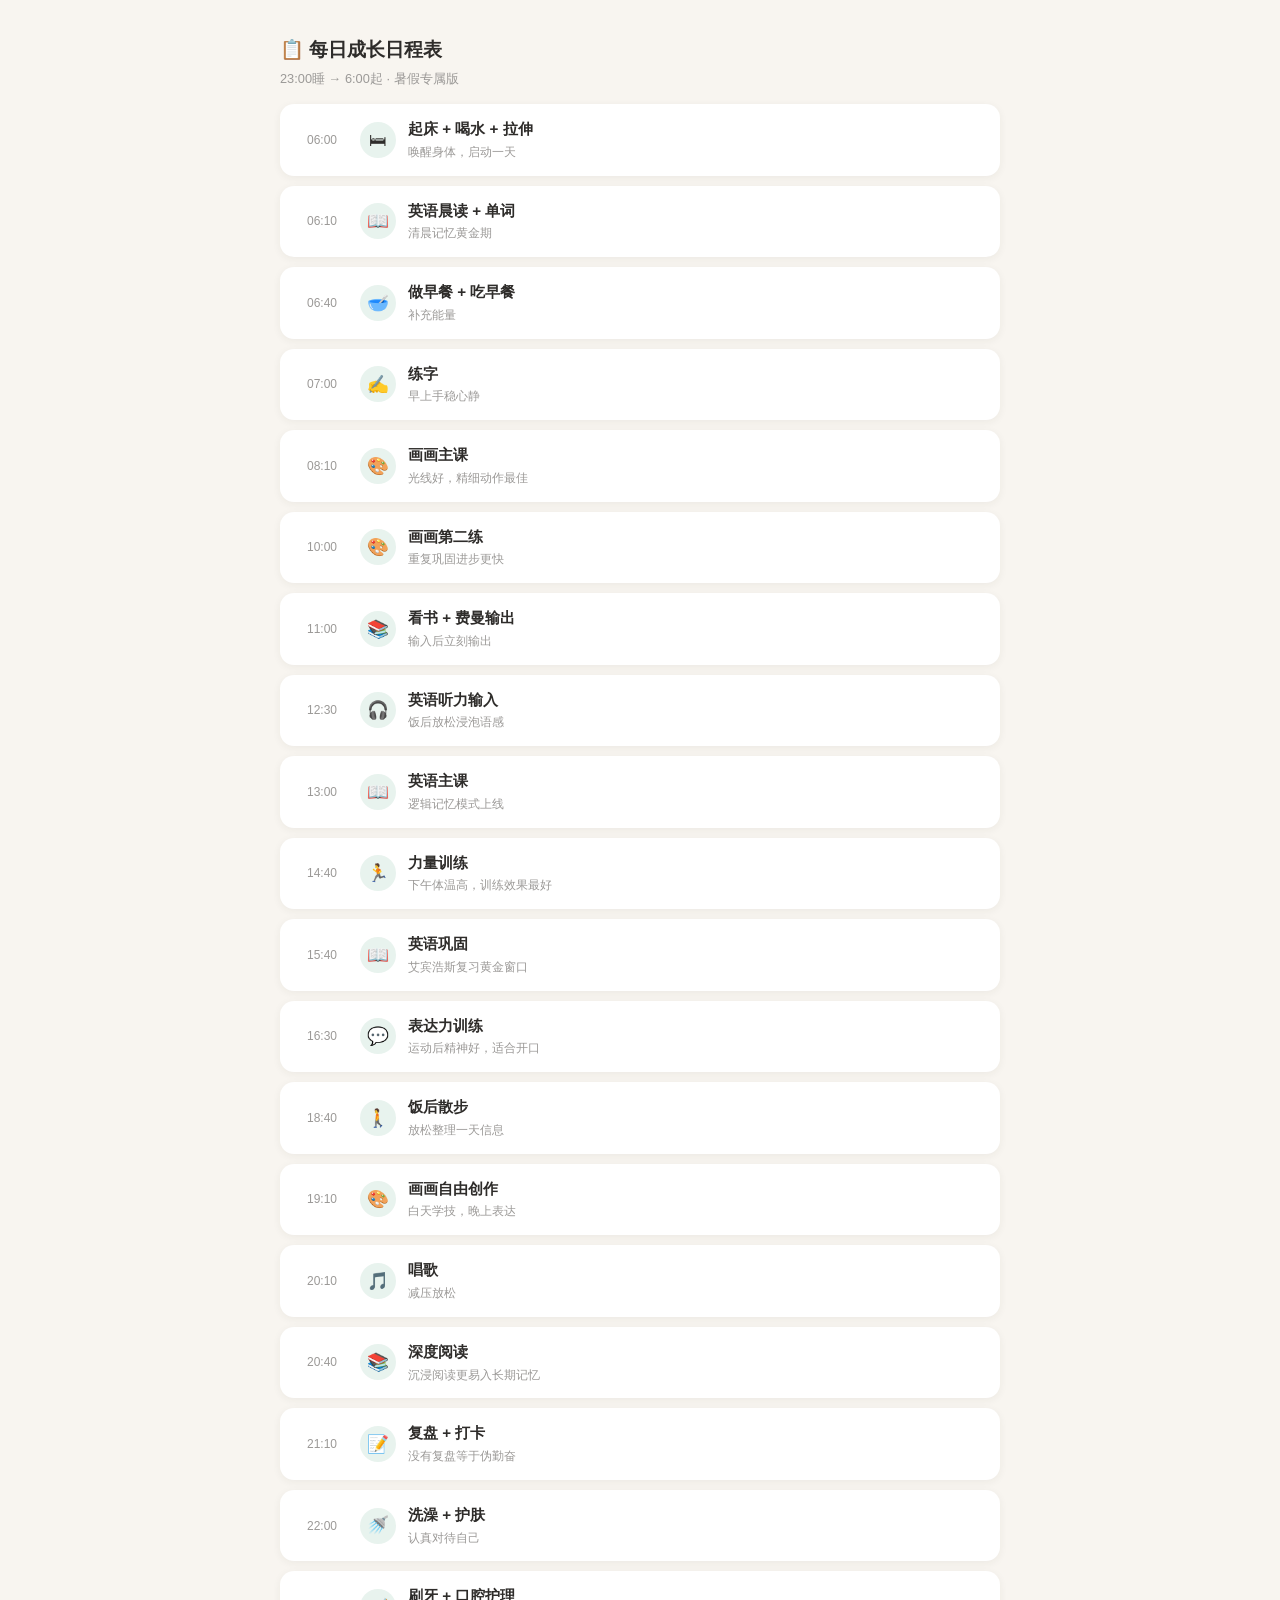
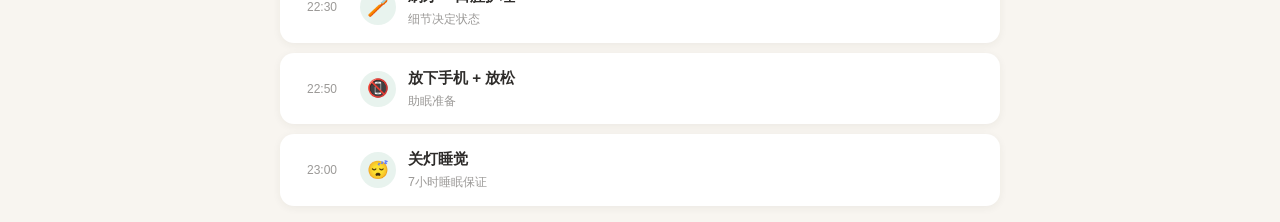
==== commit 77d0ad60: "Add files via upload" ====
--- a/daily-schedule.html
+++ b/daily-schedule.html
@@ -1,286 +1,45 @@
 <!DOCTYPE html>
 <html lang="zh-CN">
 <head>
-<meta charset="UTF-8">
-<meta name="viewport" content="width=device-width, initial-scale=1.0">
-<title>每日成长日程表</title>
-<style>
-  * { margin: 0; padding: 0; box-sizing: border-box; }
-  body { font-family: -apple-system, BlinkMacSystemFont, "Segoe UI", Roboto, sans-serif; background: #ffffff; color: #0a0a0a; line-height: 1.6; padding: 24px; }
-  h1 { font-size: 1.6rem; margin-bottom: 4px; }
-  .subtitle { color: #666; font-size: 0.9rem; margin-bottom: 20px; }
-  .schedule { max-width: 700px; margin: 0 auto; }
-
-  .period { margin-bottom: 32px; }
-  .period-header { font-size: 1.15rem; font-weight: 700; padding: 10px 14px; background: #f5f5f5; border-left: 3px solid #0a0a0a; margin-bottom: 8px; }
-  .period-duration { color: #888; font-size: 0.8rem; font-weight: 400; margin-left: 8px; }
-
-  .time-block { display: flex; gap: 14px; padding: 14px 0; border-bottom: 1px solid #eee; align-items: flex-start; }
-  .time { font-weight: 700; min-width: 100px; font-size: 0.92rem; color: #0a0a0a; }
-  .activity { flex: 1; }
-  .activity-title { font-weight: 600; font-size: 0.95rem; }
-  .activity-desc { color: #666; font-size: 0.82rem; margin-top: 3px; }
-  .tag { display: inline-block; font-size: 0.68rem; padding: 1px 7px; border: 1px solid #ccc; border-radius: 3px; margin-left: 6px; color: #555; vertical-align: middle; }
-
-  .gap { padding: 8px 0; color: #999; font-size: 0.78rem; text-align: center; border-bottom: 1px dashed #ddd; }
-  .gap-sub { font-size: 0.68rem; color: #bbb; display: block; margin-top: 2px; }
-
-  .note { background: #f9f9f9; padding: 14px 18px; border-left: 3px solid #0a0a0a; margin: 20px 0; font-size: 0.85rem; color: #444; }
-  .note strong { color: #0a0a0a; }
-
-  .summary { margin-top: 28px; }
-  .summary h2 { font-size: 1.15rem; margin-bottom: 10px; }
-  .summary-table { width: 100%; border-collapse: collapse; font-size: 0.83rem; }
-  .summary-table th, .summary-table td { border: 1px solid #ddd; padding: 8px 10px; text-align: left; }
-  .summary-table th { background: #f5f5f5; font-weight: 600; }
-  .summary-table td:last-child { text-align: right; }
-
-  @media (max-width: 600px) {
-    .time { min-width: 80px; font-size: 0.82rem; }
-    .activity-title { font-size: 0.88rem; }
-    body { padding: 14px; }
-  }
-</style>
+  <meta charset="UTF-8">
+  <meta name="viewport" content="width=device-width, initial-scale=1.0">
+  <title>每日成长日程表</title>
+  <link rel="stylesheet" href="style.css">
+  <style>
+    body { display: block; padding: 16px; }
+    .schedule-page { max-width: 720px; margin: 0 auto; }
+  </style>
 </head>
 <body>
-<div class="schedule">
-  <h1>📋 每日成长日程表</h1>
-  <p class="subtitle">7个模块 · 学习约10h + 洗漱1h · 23:00睡→6:00起 · 暑假专属版</p>
-
-  <!-- ========== 清晨段 6:00~7:30 ========== -->
-  <div class="period">
-    <div class="period-header">🌅 清晨段 <span class="period-duration">6:00 — 7:30（1.5小时）</span></div>
-
-    <div class="time-block">
-      <div class="time">06:00<br>10min</div>
-      <div class="activity">
-        <div class="activity-title">🛏 起床 + 喝水 + 简单拉伸</div>
-        <div class="activity-desc"><strong>具体做法：</strong>闹钟响立刻坐起来，双脚落地，不要按"再睡5分钟"。先喝一整杯温水（约300ml），可以加一片柠檬。拉伸动作：猫牛式（四足跪姿，吸气塌腰抬头、呼气拱背低头）×8次 → 站姿扩胸（双手背后交握，向后向上抬）×30秒 → 颈部绕圈（顺时针5圈+逆时针5圈，动作要慢）→ 站姿体前屈摸脚尖×30秒。</div>
-      </div>
+  <div class="schedule-page">
+    <div class="module-header" style="margin-top:20px">
+      <h2>📋 每日成长日程表</h2>
+      <p class="module-desc">23:00睡 → 6:00起 · 暑假专属版</p>
     </div>
 
-    <div class="time-block">
-      <div class="time">06:10<br>40min</div>
-      <div class="activity">
-        <div class="activity-title">🏃 力量训练 <span class="tag">运动</span></div>
-        <div class="activity-desc"><strong>为什么早上练：</strong>清晨空腹时胰岛素水平低，身体更倾向于燃烧脂肪供能。练完一整天代谢率都会提高。<br><br><strong>按周计划执行：</strong>打开工作台「运动」模块查看当天训练内容。周一上肢、周三下肢、周五核心，以此类推。每个动作做之前先无负重试2次找感觉。<br><br><strong>关键细节：</strong>①组间休息45-90秒，不要坐着不动，站起来走走 ②休息时可以打开英语音频磨耳朵 ③每个动作最后一组的最后2次要做到"快做不动了"才算有效 ④练前不需要吃东西，但一定要喝够水 ⑤如果某个动作膝盖或腰部不舒服，立刻换替代动作。<br><br><strong>工具准备：</strong>瑜伽垫（必须）、哑铃一对（可用大瓶矿泉水替代）、弹力带（可选）。</div>
-      </div>
+    <div class="todo-list">
+      <div class="todo-item"><div class="todo-time">06:00</div><div class="todo-icon">🛏</div><div class="todo-body"><div class="todo-title">起床 + 喝水 + 拉伸</div><div class="todo-help">唤醒身体，启动一天</div></div></div>
+      <div class="todo-item"><div class="todo-time">06:10</div><div class="todo-icon">📖</div><div class="todo-body"><div class="todo-title">英语晨读 + 单词</div><div class="todo-help">清晨记忆黄金期</div></div></div>
+      <div class="todo-item"><div class="todo-time">06:40</div><div class="todo-icon">🥣</div><div class="todo-body"><div class="todo-title">做早餐 + 吃早餐</div><div class="todo-help">补充能量</div></div></div>
+      <div class="todo-item"><div class="todo-time">07:00</div><div class="todo-icon">✍</div><div class="todo-body"><div class="todo-title">练字</div><div class="todo-help">早上手稳心静</div></div></div>
+      <div class="todo-item"><div class="todo-time">08:10</div><div class="todo-icon">🎨</div><div class="todo-body"><div class="todo-title">画画主课</div><div class="todo-help">光线好，精细动作最佳</div></div></div>
+      <div class="todo-item"><div class="todo-time">10:00</div><div class="todo-icon">🎨</div><div class="todo-body"><div class="todo-title">画画第二练</div><div class="todo-help">重复巩固进步更快</div></div></div>
+      <div class="todo-item"><div class="todo-time">11:00</div><div class="todo-icon">📚</div><div class="todo-body"><div class="todo-title">看书 + 费曼输出</div><div class="todo-help">输入后立刻输出</div></div></div>
+      <div class="todo-item"><div class="todo-time">12:30</div><div class="todo-icon">🎧</div><div class="todo-body"><div class="todo-title">英语听力输入</div><div class="todo-help">饭后放松浸泡语感</div></div></div>
+      <div class="todo-item"><div class="todo-time">13:00</div><div class="todo-icon">📖</div><div class="todo-body"><div class="todo-title">英语主课</div><div class="todo-help">逻辑记忆模式上线</div></div></div>
+      <div class="todo-item"><div class="todo-time">14:40</div><div class="todo-icon">🏃</div><div class="todo-body"><div class="todo-title">力量训练</div><div class="todo-help">下午体温高，训练效果最好</div></div></div>
+      <div class="todo-item"><div class="todo-time">15:40</div><div class="todo-icon">📖</div><div class="todo-body"><div class="todo-title">英语巩固</div><div class="todo-help">艾宾浩斯复习黄金窗口</div></div></div>
+      <div class="todo-item"><div class="todo-time">16:30</div><div class="todo-icon">💬</div><div class="todo-body"><div class="todo-title">表达力训练</div><div class="todo-help">运动后精神好，适合开口</div></div></div>
+      <div class="todo-item"><div class="todo-time">18:40</div><div class="todo-icon">🚶</div><div class="todo-body"><div class="todo-title">饭后散步</div><div class="todo-help">放松整理一天信息</div></div></div>
+      <div class="todo-item"><div class="todo-time">19:10</div><div class="todo-icon">🎨</div><div class="todo-body"><div class="todo-title">画画自由创作</div><div class="todo-help">白天学技，晚上表达</div></div></div>
+      <div class="todo-item"><div class="todo-time">20:10</div><div class="todo-icon">🎵</div><div class="todo-body"><div class="todo-title">唱歌</div><div class="todo-help">减压放松</div></div></div>
+      <div class="todo-item"><div class="todo-time">20:40</div><div class="todo-icon">📚</div><div class="todo-body"><div class="todo-title">深度阅读</div><div class="todo-help">沉浸阅读更易入长期记忆</div></div></div>
+      <div class="todo-item"><div class="todo-time">21:10</div><div class="todo-icon">📝</div><div class="todo-body"><div class="todo-title">复盘 + 打卡</div><div class="todo-help">没有复盘等于伪勤奋</div></div></div>
+      <div class="todo-item"><div class="todo-time">22:00</div><div class="todo-icon">🚿</div><div class="todo-body"><div class="todo-title">洗澡 + 护肤</div><div class="todo-help">认真对待自己</div></div></div>
+      <div class="todo-item"><div class="todo-time">22:30</div><div class="todo-icon">🪥</div><div class="todo-body"><div class="todo-title">刷牙 + 口腔护理</div><div class="todo-help">细节决定状态</div></div></div>
+      <div class="todo-item"><div class="todo-time">22:50</div><div class="todo-icon">📵</div><div class="todo-body"><div class="todo-title">放下手机 + 放松</div><div class="todo-help">助眠准备</div></div></div>
+      <div class="todo-item"><div class="todo-time">23:00</div><div class="todo-icon">😴</div><div class="todo-body"><div class="todo-title">关灯睡觉</div><div class="todo-help">7小时睡眠保证</div></div></div>
     </div>
-
-    <div class="time-block">
-      <div class="time">06:50<br>10min</div>
-      <div class="activity">
-        <div class="activity-title">🚿 快速冲凉</div>
-        <div class="activity-desc"><strong>具体做法：</strong>水温先温后凉——先用温水冲1分钟洗掉汗，最后30秒调凉一点（不是冰水），冷水刺激皮肤能收缩血管、提神醒脑。洗完后用毛巾擦干，换上白天穿的衣服。不要穿睡衣继续待着，换衣服这个动作本身就是心理暗示："新的一天开始了"。</div>
-      </div>
-    </div>
-
-    <div class="time-block">
-      <div class="time">07:00<br>30min</div>
-      <div class="activity">
-        <div class="activity-title">📖 英语晨读 + 词汇 <span class="tag">英语</span></div>
-        <div class="activity-desc"><strong>为什么这个时间：</strong>睡了一晚大脑没有新信息干扰，短时记忆最干净。研究表明早晨记忆效率比下午高20-30%。<br><br><strong>具体流程（30分钟拆解）：</strong><br>① 前5分钟：打开昨天的笔记，快速浏览一遍昨天学的词根和例句，激活记忆。<br>② 5-20分钟（15分钟）：大声朗读新词根和例句。关键——要出声！嘴型要夸张！耳朵听到自己的声音能形成双重记忆回路。每个词根读3遍，例句读2遍。不会读的用手机查发音。<br>③ 20-30分钟（10分钟）：用单词本或Anki过生词。看到英文想中文意思，想不起来就点"忘记"，不要假装会了。每天目标：复习30个旧词 + 学10个新词。<br><br><strong>工具：</strong>Anki（推荐手机版AnkiDroid）、或直接手写单词本。手写比打字记得更牢。</div>
-      </div>
-    </div>
-
-    <div class="gap">07:30 — 08:00 做早餐+吃早餐 🥣<span class="gap-sub">早餐建议：鸡蛋+全麦面包+牛奶/豆浆。边吃可以边翻几页轻松的书。</span></div>
   </div>
-
-  <!-- ========== 上午段 8:00~11:00 ========== -->
-  <div class="period">
-    <div class="period-header">☀️ 上午段 <span class="period-duration">8:00 — 11:00（3小时）</span></div>
-
-    <div class="time-block">
-      <div class="time">08:00<br>80min</div>
-      <div class="activity">
-        <div class="activity-title">📖 英语主课 <span class="tag">英语</span></div>
-        <div class="activity-desc"><strong>为什么这个时间：</strong>早餐后血糖回升，大脑能量充足，是一天中逻辑思维最好的时段。<br><br><strong>80分钟拆解：</strong><br>① 前30分钟（08:00-08:30）：看8000词课程，每集5-8分钟，大概看4-5集。打开笔记本，看到生词立刻暂停→抄下来→跟读3遍→继续播放。<br>② 休息5分钟（08:30-08:35）：站起来走两步，远眺窗外放松眼睛。不要刷手机！<br>③ 中间30分钟（08:35-09:05）：继续看课程3-4集，同样边看边记边跟读。<br>④ 休息5分钟（09:05-09:10）：闭眼做眼保健操或远眺。<br>⑤ 最后10分钟（09:10-09:20）：合上笔记，凭记忆默写今天学的5个最重要的词根+它们的例句关键词。想不起来的用红笔标注，这是明天晨读的重点。<br><br><strong>笔记方法：</strong>准备一个专门的英语笔记本。每页分两栏——左栏写词根/生词+音标，右栏写中文意思+自创例句。自创例句比抄例句记得牢5倍。<br><br><strong>课程来源：</strong>B站搜索"8000词词根词缀"，选播放量高、有体系的合集跟着学。</div>
-      </div>
-    </div>
-
-    <div class="time-block">
-      <div class="time">09:20<br>10min</div>
-      <div class="activity">
-        <div class="activity-title">☕ 休息 + 眼睛放松</div>
-        <div class="activity-desc"><strong>具体做法：</strong>彻底离开书桌。泡杯茶或咖啡（绿茶提神抗氧化，推荐）。站到窗边远眺至少2分钟——看最远的建筑物或树，让睫状肌放松。做10次深呼吸（吸气4秒→屏住4秒→呼气6秒），这个呼吸节奏能降低皮质醇，帮大脑在英语和画画之间切换状态。</div>
-      </div>
-    </div>
-
-    <div class="time-block">
-      <div class="time">09:30<br>90min</div>
-      <div class="activity">
-        <div class="activity-title">🎨 画画主课 <span class="tag">画画</span></div>
-        <div class="activity-desc"><strong>为什么这个时间：</strong>经过英语的高强度脑力消耗，画画用右脑，是一种转换也是放松。而且上午光线好（尤其靠窗），看细节不吃力。<br><br><strong>90分钟拆解——走两遍完整循环：</strong><br><br><strong>第一遍循环（09:30-10:10，40分钟）：</strong><br>① 看教学视频（10分钟）：打开当前阶段课程，完整看一遍，不要边看边画，先理解"为什么要这样画"。<br>② 动手临摹（20分钟）：跟着视频画。重点是"像"——比例、角度、线条方向尽量还原。不要追求快，一笔一笔来。<br>③ 对照反思（10分钟）：把自己的画和原图叠在一起看（可以举起来对着光），用红笔圈出不一样的地方。问自己：哪里偏了？哪条线长了？下次怎么改进？<br><br><strong>休息5分钟（10:10-10:15）：</strong>甩甩手腕，远眺放松。<br><br><strong>第二遍循环（10:15-11:00，45分钟）：</strong><br>① 再看视频（5分钟）：这次只看刚才自己画不好的那部分。<br>② 重新画（25分钟）：同一张图再画一遍，这次刻意修正上一遍的错误。不要求完美，只要求"比上一遍好一点"。<br>③ 对比反思（15分钟）：把两遍画的和原图放一起。通常第二遍会有明显进步，这个进步感是最好的正反馈。<br><br><strong>工具准备：</strong>素描本（A4或A5）、铅笔（2B+4B各一支）、橡皮（软橡皮+硬橡皮各一）、削笔刀。保持桌面整洁——画画时桌上只放纸笔，手机静音丢远点。<br><br><strong>当前阶段内容：</strong>打开工作台「画画」模块查看当前解锁阶段的视频资源，每天按轮换推送选择一条。</div>
-      </div>
-    </div>
-
-    <div class="gap">11:00 — 12:30 做饭+吃饭+洗碗 🍳<span class="gap-sub">午饭吃7分饱，碳水不要太多（容易犯困）。饭后洗碗就当站着消食。可以听播客或英语音频。</span></div>
-  </div>
-
-  <!-- ========== 下午段 12:30~16:50 ========== -->
-  <div class="period">
-    <div class="period-header">🌤 下午段 <span class="period-duration">12:30 — 16:50（约4.5小时）</span></div>
-
-    <div class="time-block">
-      <div class="time">12:30<br>30min</div>
-      <div class="activity">
-        <div class="activity-title">🎧 英语听力输入 <span class="tag">英语</span></div>
-        <div class="activity-desc"><strong>为什么这个时间：</strong>饭后血糖升高容易犯困，不适合高强度的主动学习。但"被动输入"完全不费脑——大脑在放松状态下反而更容易吸收语音节奏和语调。<br><br><strong>具体做法：</strong>戴上耳机（头戴式比入耳式舒服，适合长时间），躺沙发上或靠在椅子上。听沉浸式英语听力材料（B站 BV1AwpYz6Em7）。不用刻意听懂每一个词，重点是让大脑浸泡在英语的语音流里。可以闭眼，也可以半眯着。<br><br><strong>进阶技巧：</strong>如果精神状态还行，可以尝试"影子跟读"——耳机里说一句，你嘴巴跟着小声重复一句，比原声慢半拍。不用完全跟上，跟得上50%就很好了。这练的是听力+口语的神经连接。</div>
-      </div>
-    </div>
-
-    <div class="time-block">
-      <div class="time">13:00<br>60min</div>
-      <div class="activity">
-        <div class="activity-title">📚 深度阅读 <span class="tag">输入输出</span></div>
-        <div class="activity-desc"><strong>为什么这个时间：</strong>消化得差不多了，血糖回稳，注意力恢复。下午第一个小时用来做需要持续专注的事——读书。<br><br><strong>具体做法（60分钟拆解）：</strong><br>① 前5分钟：回顾昨天读到哪了，翻翻昨天记的笔记，重新进入语境。<br>② 5-45分钟（40分钟）：专注阅读。一天读一章（约30-50页）。手上拿一支笔，读到有感触的句子就在旁边画一条竖线+写一两个关键词。不要划整段——划重点会让你以为自己"学会了"，其实没有。<br>③ 45-55分钟（10分钟）：合上书，在笔记本上写3点：这本书今天讲了什么（1句话概括）→ 最触动我的是什么（1句话）→ 我能用在哪（1句话）。<br>④ 最后5分钟：把这3点读一遍，确认自己真的理解了。<br><br><strong>读什么：</strong>打开工作台「输入输出」模块，按当前阶段推荐书目阅读。认知类、方法论类优先，小说可以放在晚上。<br><br><strong>工具：</strong>纸质书最好（没弹窗干扰），如果没有就用微信读书或Kindle（开飞行模式）。手机倒扣在桌上。</div>
-      </div>
-    </div>
-
-    <div class="time-block">
-      <div class="time">14:00<br>40min</div>
-      <div class="activity">
-        <div class="activity-title">✍ 练字 <span class="tag">练字</span></div>
-        <div class="activity-desc"><strong>为什么这个时间：</strong>下午两点是人最容易感到困倦的时间之一。练字需要动手但不需要高强度脑力，是一种"主动休息"——既不会睡着，又让大脑换一种模式。<br><br><strong>40分钟拆解：</strong><br>① 前5分钟：打开当前阶段练字视频，看老师示范今天要练的笔画或字，注意起笔、行笔、收笔的节奏。<br>② 5-30分钟（25分钟）：临摹。先在描红纸上摹5遍感受笔画走向，然后在田字格上临10遍。每写一个字都和范字对比，找出不同，下一遍修正。不要一口气写20个，写一个比一个——写10个有反思的字，胜过写100个无脑的字。<br>③ 30-40分钟（10分钟）：挑出今天写得最好的3个字和最差的3个字。最好的拍照存起来（可以看到进步轨迹），最差的分析为什么差——是笔画角度不对？还是结构比例失衡？明天重点攻克这个毛病。<br><br><strong>工具：</strong>田字格练字本、钢笔或中性笔（0.5或0.7mm）、描红纸。如果用钢笔，墨水选黑色或蓝黑色。<br><br><strong>当前阶段：</strong>打开工作台「练字」模块，按阶段解锁的内容选择今天的练习重点。</div>
-      </div>
-    </div>
-
-    <div class="time-block">
-      <div class="time">14:40<br>60min</div>
-      <div class="activity">
-        <div class="activity-title">💬 表达力训练 <span class="tag">表达力</span></div>
-        <div class="activity-desc"><strong>为什么这个时间：</strong>练完字手也活动开了，人也不困了。表达力需要开口说，下午家里安静没人打扰，正好大声练。<br><br><strong>60分钟拆解：</strong><br>① 前10分钟（14:40-14:50）：看今天的表达力视频（21天跟练合集每天一段），完整看一遍，了解今天的主题和技巧。<br>② 中间30分钟（14:50-15:20）：跟练。视频里说一句你跟着说一句。重点注意——语速、停顿、重音、语调变化。对着镜子练可以看到自己的表情和肢体语言，这是表达力很重要的一部分（据说沟通中语言只占7%，语调和肢体占93%）。<br>③ 15:20-15:30：录音。用手机录一段今天学的内容（1-2分钟即可），然后回听。听自己的声音一开始会觉得别扭，但这是进步最快的方式——你会立刻发现哪里卡壳了、哪里语气太平了。<br>④ 最后10分钟（15:30-15:40）：针对录音里的问题再练一遍。把卡壳的句子反复说3-5遍直到流畅。<br><br><strong>进阶技巧：</strong>如果你愿意，可以选一个今天读书时读到的观点，用1分钟口头讲清楚。这就是"即兴表达"的雏形——把读进去的东西说出来。</div>
-      </div>
-    </div>
-
-    <div class="time-block">
-      <div class="time">15:40<br>50min</div>
-      <div class="activity">
-        <div class="activity-title">🎨 画画第二练 <span class="tag">画画</span></div>
-        <div class="activity-desc"><strong>为什么需要第二次：</strong>画画是肌肉记忆，一天练一次和一天练两次，进步速度不是2倍是5倍。因为睡眠会在两次练习之间帮你巩固神经连接。<br><br><strong>50分钟拆解：</strong><br>① 前5分钟：翻看上午画的两张，回顾当时反思出的问题。<br>② 5-25分钟（20分钟）：不学新内容，把上午画过的同一张图再画一遍。这次你的手已经"睡过一觉"（比喻说法），通常会发现比上午画得更顺。刻意修正上午发现的问题。<br>③ 25-45分钟（20分钟）：如果上午的内容已经画熟了，选brokendraw的25个练习中的1-2个来做。这些是短小精悍的专项训练，每个10-15分钟。<br>④ 最后5分钟：把今天所有画放在一起拍张合影。看着3张画排在一起，能直观感受到"今天进步了"。<br><br><strong>核心心态：</strong>重复练习比学新东西更重要。一天画3张同样的苹果，比一天画苹果、橘子、香蕉各1张进步更快。专注一个点打到透，再换下一个。</div>
-      </div>
-    </div>
-
-    <div class="time-block">
-      <div class="time">16:30<br>20min</div>
-      <div class="activity">
-        <div class="activity-title">📝 费曼输出 <span class="tag">输入输出</span></div>
-        <div class="activity-desc"><strong>什么是费曼输出：</strong>诺贝尔物理学奖得主费曼的学习方法——如果你不能简单地解释一个东西，说明你没有真正理解它。<br><br><strong>具体做法（20分钟）：</strong><br>① 合上今天读的书，拿出一张白纸。<br>② 在纸的最上方写下今天读的那一章的标题。<br>③ 假装你在给一个完全不懂这个领域的朋友讲解。用最简单的话、最生活化的比喻，把这一章的核心观点写出来。不许用术语，用了就要解释。<br>④ 写到讲不清的地方——停下来。这个地方就是你今天没真懂的。回头翻书，找到那一页重读，然后再写。<br>⑤ 最后在纸的底部写一行："如果只能记住一点，那就是______"——填上今天最重要的一个收获。<br><br><strong>这张纸怎么处理：</strong>拍照存到手机备忘录里，或者直接夹在书里。一周后翻出来看，你会惊讶自己当时理解得这么透彻（或者这么肤浅）。两种结果都有价值。</div>
-      </div>
-    </div>
-
-    <div class="gap">17:00 — 18:40 做饭+吃饭+洗碗 🍳<span class="gap-sub">晚饭可以稍微丰盛一点，但不要吃到撑。边做饭可以边听播客或有声书。洗碗时站着顺便拉伸一下腰。</span></div>
-  </div>
-
-  <!-- ========== 晚上段 18:40~22:00 ========== -->
-  <div class="period">
-    <div class="period-header">🌙 晚上段 <span class="period-duration">18:40 — 22:00（约3小时）</span></div>
-
-    <div class="time-block">
-      <div class="time">18:40<br>30min</div>
-      <div class="activity">
-        <div class="activity-title">🚶 饭后散步 + 🎧 英语听力 <span class="tag">英语</span></div>
-        <div class="activity-desc"><strong>具体做法：</strong>换鞋出门，在小区或附近公园走两圈（约2000-3000步）。耳机里放英语影子跟读材料（B站 BV1nq4y1G7FH），边走边小声跟读——周围没人听得见的音量就行。<br><br><strong>为什么有效：</strong>走路时有节奏的身体运动能增强记忆编码。边走边听边说的"三位一体"学习法，比坐在桌前只听不动的效果好得多。而且晚饭后立刻散步15-30分钟，血糖不会飙升，晚上不容易犯困。</div>
-      </div>
-    </div>
-
-    <div class="time-block">
-      <div class="time">19:10<br>60min</div>
-      <div class="activity">
-        <div class="activity-title">🎨 画画第三练 <span class="tag">画画</span></div>
-        <div class="activity-desc"><strong>为什么需要第三次：</strong>晚上的画和前两次不一样——不跟教程、不临摹、不追求"像"。这是你一天中唯一完全属于自己的创作时间。白天学的是"技"，晚上练的是"表达"。<br><br><strong>60分钟拆解：</strong><br>① 前5分钟：翻翻今天画的所有东西，感受一下自己今天的手感在什么水平。<br>② 5-50分钟（45分钟）：自由创作。画任何你想画的东西——今天散步看到的一棵树、脑子里冒出来的一个奇怪角色、或者纯粹涂线条玩。唯一规则：不许用橡皮。画错了就画错了，将错就错往下走。自由创作最大的敌人就是"怕画不好"。<br>③ 最后10分钟：给你的画起个名字，写上日期。如果愿意，可以发朋友圈或小红书（不强制，但外界的正反馈会让你更有动力坚持）。<br><br><strong>替代方案：</strong>如果实在不知道画什么，可以选brokendraw的创意绘画视频——这些视频不讲技法，只带你玩创意，很适合晚上放松着画。</div>
-      </div>
-    </div>
-
-    <div class="time-block">
-      <div class="time">20:10<br>40min</div>
-      <div class="activity">
-        <div class="activity-title">📖 英语巩固 <span class="tag">英语</span></div>
-        <div class="activity-desc"><strong>为什么这个时间：</strong>根据艾宾浩斯遗忘曲线，学完新知识9小时后是第一个遗忘高峰。早上8点学的英语，到晚上8点刚好过了12小时——这是复习的黄金窗口。在这个时间点巩固一次，记忆留存率能从30%提升到70%以上。<br><br><strong>40分钟拆解：</strong><br>① 前10分钟：打开早上英语课的笔记本，遮住中文意思，看英文词根想中文。想不起来的用红笔画圈。<br>② 10-25分钟（15分钟）：把画圈的那几个词根重新学一遍——读例句、自己再造一个新例句。重点攻克这几个"钉子户"。<br>③ 25-40分钟（15分钟）：如果精力还行，再看1-2集新课程。晚上不追求学很多新内容，1-2集就够了。如果累了，就用这段时间看一集英语vlog或TED演讲（开英文字幕），保持语感。<br><br><strong>工具：</strong>早上的英语笔记本 + 一支红笔。红笔圈出来的词就是明天晨读的第一优先级。</div>
-      </div>
-    </div>
-
-    <div class="time-block">
-      <div class="time">20:50<br>30min</div>
-      <div class="activity">
-        <div class="activity-title">🎵 唱歌 <span class="tag">唱歌</span></div>
-        <div class="activity-desc"><strong>为什么放在晚上：</strong>唱歌是最好的减压方式之一。唱的时候深呼吸+发声振动胸腔，能刺激迷走神经，降低心率，让人从一天的紧张中放松下来。<br><br><strong>30分钟拆解：</strong><br>① 前5分钟：呼吸热身。腹式呼吸——一只手放肚子上一只手放胸口，吸气时只让肚子鼓起来（胸口不动），呼气时肚子收回去。做10次。<br>② 5-15分钟（10分钟）：跟着122集声乐教程练发声。今天学什么就看什么，按顺序走。重点练气息支撑——不是用嗓子喊，是用肚子推气。<br>③ 15-30分钟（15分钟）：选一首你喜欢的歌完整唱一遍。录下来，回听。不是为了挑剔自己，是为了听到进步——上周唱不上去的高音这周可能就上去了。<br><br><strong>工具：</strong>手机录音功能就够了。如果想更专业，可以下载"全民K歌"或"唱吧"，有伴奏和打分，更有趣。<br><br><strong>注意事项：</strong>唱歌前喝温水（不要冰的），唱的时候不要硬飙高音，感觉嗓子不舒服就停下来。保护嗓子比唱得好听更重要。</div>
-      </div>
-    </div>
-
-    <div class="time-block">
-      <div class="time">21:20<br>25min</div>
-      <div class="activity">
-        <div class="activity-title">📝 复盘 + 打卡 <span class="tag">收尾</span></div>
-        <div class="activity-desc"><strong>为什么这个环节最重要：</strong>没有复盘的练习是"伪勤奋"。练了一天但不知道练得怎么样，等于白练一半。<br><br><strong>25分钟拆解：</strong><br>① 前10分钟：打开成长工作台，逐个模块打卡——输入输出、表达力、练字、画画、英语、唱歌、运动。如实记录今天每个模块的练习时长。不要虚报——数据是自己看的，骗自己没有意义。<br>② 10-20分钟（10分钟）：回答三个复盘问题，写在打卡备注里：<br>&nbsp;&nbsp;🔹 今天哪个练习最有收获？为什么？<br>&nbsp;&nbsp;🔹 今天哪里卡住了？是什么原因？<br>&nbsp;&nbsp;🔹 明天最重要的一个重点是什么？<br>③ 最后5分钟：检查明天的周计划——如果是周一，确认运动是上肢训练；看看画画和英语当前阶段还有多少内容没解锁。<br><br><strong>工具：</strong>成长工作台（你现在就在用的这个）。所有打卡数据自动保存到浏览器本地，不会丢失。<br><br><strong>心态提醒：</strong>如果今天某个模块没完成，不要自责。在备注里写清楚原因（比如"下午临时有事"或"状态不好只练了20分钟"），这比假装完成了更有价值。诚实面对自己，才能持续改进。</div>
-      </div>
-    </div>
-
-    <div class="gap">21:45 — 22:00 收拾桌面，准备洗漱 🧹<span class="gap-sub">把书和本子放回原位，铅笔削好、钢笔盖好。明天的你会感谢今晚收拾桌面的你。整洁的环境 = 整洁的头脑。</span></div>
-  </div>
-
-  <!-- ========== 睡前洗漱 22:00~23:00 ========== -->
-  <div class="period">
-    <div class="period-header">🛁 睡前洗漱段 <span class="period-duration">22:00 — 23:00（1小时）</span></div>
-
-    <div class="time-block">
-      <div class="time">22:00<br>30min</div>
-      <div class="activity">
-        <div class="activity-title">🚿 洗澡 + 护肤</div>
-        <div class="activity-desc"><strong>具体流程：</strong><br>① 调水温：40°C左右，比体温略高。水太热会破坏皮肤屏障，太冷放松不了。<br>② 洗头（如果需要）：洗发水在掌心搓出泡沫再上头，指腹按摩头皮（不是指甲抓），冲干净后上护发素（只抹发尾，不要碰到头皮）。<br>③ 洗脸：用温和的洗面奶，重点洗T区（额头+鼻子+下巴）。温水冲净后用洗脸巾轻轻按干（不要来回搓）。<br>④ 身体：沐浴露起泡后从脖子往下洗。特别注意耳后、腋下、脚趾缝——这些地方容易忽略。<br><br><strong>护肤流程（洗完澡立刻做，趁毛孔还开着）：</strong><br>第一步 爽肤水/化妆水：倒在掌心拍在脸上，轻拍至吸收。<br>第二步 精华：取1-2滴在指尖，点涂额头、两颊、鼻子、下巴，然后从内向外轻轻推开。不要用力搓。<br>第三步 乳液/面霜：锁住前面补进去的水分。同样从内向外推开，脖子也要涂（脖子最容易暴露年龄）。<br>第四步（可选）眼霜：无名指取米粒大小，轻轻点拍在眼周。眼周皮肤最薄，力度一定要轻。<br><br><strong>额外提醒：</strong>每周做1-2次深层清洁（清洁面膜或去角质），但不要和刷牙一样天天做。过度清洁比不清洁更伤皮肤。</div>
-      </div>
-    </div>
-
-    <div class="time-block">
-      <div class="time">22:30<br>20min</div>
-      <div class="activity">
-        <div class="activity-title">🪥 刷牙 + 口腔护理</div>
-        <div class="activity-desc"><strong>刷牙（至少3分钟）：</strong><br>① 牙刷选软毛的，牙膏挤黄豆大小就够了（广告里挤满一整条是骗你多用的）。<br>② 巴氏刷牙法：牙刷45度角对着牙龈沟，小幅度水平震动（幅度不超过1颗牙），每次刷2-3颗牙。外侧→内侧→咬合面，按顺序来，不要东刷一下西刷一下。<br>③ 刷舌头：从舌根往舌尖轻刷3-5下，去除舌苔（舌苔是口臭的主要来源）。<br>④ 刷完不要立刻漱口太多次——让牙膏里的氟在牙齿上多停留一会儿。<br><br><strong>牙线（这步很多人跳过但极其重要）：</strong><br>取一段约30cm的牙线，绕在中指上。轻轻拉锯式进入牙缝（不要暴力怼），贴着牙面呈C字形刮3-4下。每个牙缝都要清。刚开始用牙线牙龈可能会出血，这是牙龈炎的表现，坚持一周就不出了。<br><br><strong>漱口水（可选）：</strong>含在嘴里咕噜咕噜30秒吐掉。用了漱口水之后半小时内不要喝水吃东西，让有效成分停留。</div>
-      </div>
-    </div>
-
-    <div class="time-block">
-      <div class="time">22:50<br>10min</div>
-      <div class="activity">
-        <div class="activity-title">📵 放下手机 + 放松</div>
-        <div class="activity-desc"><strong>为什么这10分钟决定了明天的状态：</strong>手机屏幕的蓝光抑制褪黑素分泌，会让你入睡困难+睡眠质量下降。睡前10分钟不看屏幕，入睡速度快20-30分钟。<br><br><strong>具体做法（三选一，每天换着来）：</strong><br>① 冥想（推荐）：坐在床上，闭上眼睛，专注于自己的呼吸。吸气时心里默念"吸"，呼气时默念"呼"。思绪跑掉很正常，发现自己走神了就温柔地把注意力拉回呼吸上。5分钟就够了。可以用"潮汐"或"小睡眠"App辅助。<br>② 渐进式肌肉放松：从脚趾开始，逐一收紧→保持5秒→彻底放松。脚趾→小腿→大腿→腹部→胸部→手臂→肩膀→面部。做完你会感觉身体像融化在床垫上。<br>③ 翻几页轻松的书：纸质书！不是手机！选一本不费脑的——散文、漫画、诗集都可以。看到眼皮打架就合上书关灯。<br><br><strong>手机放哪：</strong>放在你伸手够不到的地方。床头柜上充电是最差选择——半夜醒了随手拿起来刷，一刷就天亮。理想位置是房间另一头的桌子上。</div>
-      </div>
-    </div>
-
-    <div class="gap">23:00 关灯睡觉 😴<span class="gap-sub">保证全黑环境——拉好窗帘、关掉所有指示灯。如果需要，戴眼罩。室温18-22°C最适合入睡。明天6:00见。</span></div>
-  </div>
-
-  <!-- ========== 核心原则 ========== -->
-  <div class="note">
-    <strong>🎯 核心原则：</strong><br>
-    • <strong>英语和画画</strong>是你最大的两个投入方向，每天各有3个时段——上午新学、下午练习、晚上巩固/创作<br>
-    • <strong>运动</strong>清晨第一件事，空腹练完冲个凉，一整天都精神。周日休息一天让肌肉恢复<br>
-    • <strong>晨读</strong>利用清晨记忆力最好的30分钟大声朗读英语，嘴+耳+眼三重编码<br>
-    • <strong>练字和表达力</strong>下午安静时做，都是需要专注的静功，互相交替让大脑不同区域轮流休息<br>
-    • <strong>输入输出</strong>贯穿全天：早饭看书、下午精读+费曼输出。读书不输出等于没读<br>
-    • <strong>唱歌</strong>放在晚上，当放松和减压，不用有压力，享受过程比技术正确更重要<br>
-    • <strong>洗漱</strong>22:00-23:00完整1小时，认真对待自己的身体。自我投资从好好洗脸刷牙开始<br><br>
-    <strong>📌 弹性原则：</strong>如果某天状态不好，优先保证：英语 > 画画 > 运动 > 其他。完成60%就是胜利。记住——<strong>连续比完美更重要。</strong>一天只做了运动+英语，也比因为"不够完美"而什么都不做强100倍。
-  </div>
-
-  <!-- ========== 总结表 ========== -->
-  <div class="summary">
-    <h2>每日时间分配总览</h2>
-    <table class="summary-table">
-      <tr><th>模块</th><th>每日时长</th><th>时段分布</th></tr>
-      <tr><td>🎨 画画</td><td>3小时20分</td><td>上午90min（主课） + 下午50min（第二练） + 晚上60min（自由创作）</td></tr>
-      <tr><td>📖 英语</td><td>2小时30分</td><td>清晨30min（晨读） + 上午80min（主课） + 下午30min（听力） + 晚上40min（巩固）</td></tr>
-      <tr><td>📚 输入输出</td><td>1小时20分</td><td>早饭20min（看书） + 下午60min（精读） + 下午20min（费曼输出）</td></tr>
-      <tr><td>💬 表达力</td><td>60分钟</td><td>下午 14:40-15:40</td></tr>
-      <tr><td>✍ 练字</td><td>40分钟</td><td>下午 14:00-14:40</td></tr>
-      <tr><td>🏃 运动</td><td>40分钟</td><td>清晨 06:10-06:50</td></tr>
-      <tr><td>🎵 唱歌</td><td>30分钟</td><td>晚上 20:50-21:20</td></tr>
-      <tr style="font-weight:700;background:#f9f9f9;"><td>成长学习</td><td>约10小时</td><td>清晨1.5h + 上午3h + 下午4.5h + 晚上2.5h</td></tr>
-      <tr><td>🛁 睡前洗漱</td><td>1小时</td><td>22:00-23:00</td></tr>
-      <tr style="font-weight:700;background:#f9f9f9;"><td>合计（含洗漱）</td><td>约13小时</td><td>6:00 — 23:00</td></tr>
-      <tr style="font-weight:700;background:#f9f9f9;"><td>😴 睡眠</td><td>7小时</td><td>23:00 — 6:00</td></tr>
-    </table>
-  </div>
-</div>
 </body>
 </html>
--- a/style.css
+++ b/style.css
@@ -0,0 +1,798 @@
+/* ============================================================
+   个人成长工作台 — 暖绿清新风格
+   设计：奶油白底 + 森林绿强调 + 圆角卡片 + 常驻左侧导航
+   ============================================================ */
+
+:root {
+  --bg: #F8F5F0;
+  --bg-secondary: #FFFFFF;
+  --bg-tertiary: #F0EFE9;
+  --green: #5A9A7F;
+  --green-light: #E8F3EE;
+  --green-dark: #417A62;
+  --text-primary: #2E2C2A;
+  --text-secondary: #6B6967;
+  --text-muted: #9B9997;
+  --gold: #E8A840;
+  --gold-light: #FDE8C0;
+  --success: #5A9A7F;
+  --danger: #D47070;
+  --info: #7B9EC8;
+  --border: #E8E6E1;
+  --shadow-sm: 0 2px 8px rgba(46, 44, 42, 0.06);
+  --shadow-md: 0 4px 16px rgba(46, 44, 42, 0.10);
+  --radius-sm: 10px;
+  --radius-md: 14px;
+  --radius-lg: 18px;
+  --sidebar-width: 180px;
+  --topbar-height: 64px;
+  --font-sans: -apple-system, BlinkMacSystemFont, "PingFang SC", "Microsoft YaHei", sans-serif;
+}
+
+*, *::before, *::after { box-sizing: border-box; margin: 0; padding: 0; }
+
+html { font-size: 16px; -webkit-font-smoothing: antialiased; }
+
+body {
+  font-family: var(--font-sans);
+  background: var(--bg);
+  color: var(--text-primary);
+  line-height: 1.5;
+  min-height: 100vh;
+  overflow: hidden;
+}
+
+/* ---------- 整体布局 ---------- */
+.app-container {
+  display: flex;
+  width: 100vw;
+  height: 100vh;
+  overflow: hidden;
+}
+
+/* ---------- 左侧导航 ---------- */
+.sidebar {
+  width: var(--sidebar-width);
+  min-width: var(--sidebar-width);
+  height: 100vh;
+  background: var(--bg-secondary);
+  border-right: 1px solid var(--border);
+  display: flex;
+  flex-direction: column;
+  padding: 20px 12px;
+  z-index: 100;
+}
+
+.sidebar-logo {
+  text-align: center;
+  margin-bottom: 16px;
+}
+
+.logo-icon {
+  width: 44px;
+  height: 44px;
+  margin: 0 auto 8px;
+  background: var(--green-light);
+  border-radius: 50%;
+  display: flex;
+  align-items: center;
+  justify-content: center;
+  font-size: 22px;
+}
+
+.sidebar-logo h1 {
+  font-size: 1.05rem;
+  font-weight: 700;
+  color: var(--text-primary);
+  letter-spacing: 0.5px;
+}
+
+.sidebar-date {
+  text-align: center;
+  font-size: 0.75rem;
+  color: var(--text-muted);
+  margin-bottom: 16px;
+}
+
+.nav-list {
+  list-style: none;
+  flex: 1;
+  overflow-y: auto;
+}
+
+.nav-item { margin-bottom: 4px; }
+
+.nav-link {
+  display: flex;
+  align-items: center;
+  gap: 10px;
+  width: 100%;
+  padding: 10px 12px;
+  border: none;
+  border-radius: var(--radius-sm);
+  background: transparent;
+  color: var(--text-secondary);
+  font-size: 0.85rem;
+  cursor: pointer;
+  transition: all 0.15s ease;
+}
+
+.nav-link:hover {
+  background: var(--bg);
+  color: var(--green);
+}
+
+.nav-link.active {
+  background: var(--green-light);
+  color: var(--green-dark);
+  font-weight: 600;
+}
+
+.nav-icon {
+  width: 22px;
+  text-align: center;
+  font-size: 1rem;
+}
+
+.nav-count {
+  margin-left: auto;
+  font-size: 0.7rem;
+  padding: 2px 6px;
+  background: var(--gold-light);
+  color: var(--gold);
+  border-radius: 10px;
+}
+
+/* ---------- 内容区 ---------- */
+.content-area {
+  flex: 1;
+  display: flex;
+  flex-direction: column;
+  min-width: 0;
+  height: 100vh;
+}
+
+/* ---------- 顶部每日好句 ---------- */
+.top-bar {
+  height: var(--topbar-height);
+  min-height: var(--topbar-height);
+  background: var(--bg-secondary);
+  border-bottom: 1px solid var(--border);
+  display: flex;
+  align-items: center;
+  gap: 16px;
+  padding: 0 20px;
+  overflow-x: auto;
+}
+
+.quote-block {
+  display: flex;
+  align-items: center;
+  gap: 8px;
+  font-size: 0.85rem;
+  white-space: nowrap;
+  color: var(--text-secondary);
+}
+
+.quote-label {
+  display: inline-flex;
+  align-items: center;
+  justify-content: center;
+  min-width: 28px;
+  height: 20px;
+  background: var(--green-light);
+  color: var(--green-dark);
+  border-radius: 10px;
+  font-size: 0.7rem;
+  font-weight: 700;
+}
+
+.quote-en { font-family: "SF Pro", -apple-system, sans-serif; }
+
+/* ---------- 主内容 ---------- */
+.main-content {
+  flex: 1;
+  overflow-y: auto;
+  padding: 16px 20px 32px;
+}
+
+/* ---------- 通用面板 ---------- */
+.panel {
+  background: var(--bg-secondary);
+  border-radius: var(--radius-md);
+  box-shadow: var(--shadow-sm);
+  margin-bottom: 16px;
+  overflow: hidden;
+}
+
+.panel-header {
+  display: flex;
+  align-items: center;
+  justify-content: space-between;
+  padding: 14px 16px;
+  border-bottom: 1px solid var(--border);
+  font-size: 0.95rem;
+  font-weight: 600;
+}
+
+.panel-body {
+  padding: 16px;
+}
+
+/* ---------- 模块标题 ---------- */
+.module-header {
+  margin-bottom: 16px;
+}
+
+.module-header h2 {
+  font-size: 1.2rem;
+  font-weight: 700;
+  margin-bottom: 4px;
+}
+
+.module-desc {
+  font-size: 0.8rem;
+  color: var(--text-muted);
+}
+
+/* ---------- 统计卡片 ---------- */
+.stats-row {
+  display: grid;
+  grid-template-columns: repeat(4, 1fr);
+  gap: 12px;
+  margin-bottom: 16px;
+}
+
+.stat-card {
+  background: var(--bg-secondary);
+  border-radius: var(--radius-md);
+  padding: 14px;
+  text-align: center;
+  box-shadow: var(--shadow-sm);
+}
+
+.stat-label {
+  font-size: 0.75rem;
+  color: var(--text-muted);
+  margin-bottom: 6px;
+}
+
+.stat-value {
+  font-size: 1.4rem;
+  font-weight: 700;
+  color: var(--green);
+}
+
+.stat-unit {
+  font-size: 0.75rem;
+  font-weight: 400;
+  color: var(--text-muted);
+}
+
+/* ---------- 今日计划页面 ---------- */
+.daily-overview {
+  display: grid;
+  grid-template-columns: 1fr 320px;
+  gap: 16px;
+}
+
+.todo-list {
+  display: flex;
+  flex-direction: column;
+  gap: 10px;
+}
+
+.todo-item {
+  display: flex;
+  align-items: center;
+  gap: 12px;
+  background: var(--bg-secondary);
+  border-radius: var(--radius-md);
+  padding: 14px 16px;
+  box-shadow: var(--shadow-sm);
+}
+
+.todo-time {
+  font-size: 0.75rem;
+  color: var(--text-muted);
+  min-width: 52px;
+  text-align: center;
+}
+
+.todo-icon {
+  width: 36px;
+  height: 36px;
+  border-radius: 50%;
+  background: var(--green-light);
+  display: flex;
+  align-items: center;
+  justify-content: center;
+  font-size: 1.1rem;
+}
+
+.todo-body { flex: 1; min-width: 0; }
+
+.todo-title {
+  font-size: 0.95rem;
+  font-weight: 600;
+  margin-bottom: 2px;
+}
+
+.todo-help {
+  font-size: 0.78rem;
+  color: var(--text-muted);
+  white-space: nowrap;
+  overflow: hidden;
+  text-overflow: ellipsis;
+}
+
+.todo-check {
+  width: 24px;
+  height: 24px;
+  border: 2px solid var(--border);
+  border-radius: 50%;
+  cursor: pointer;
+  transition: all 0.15s;
+}
+
+.todo-check:hover { border-color: var(--green); }
+.todo-check.done {
+  background: var(--green);
+  border-color: var(--green);
+}
+
+/* 日历 */
+.calendar-panel { height: fit-content; }
+
+.calendar-header {
+  display: flex;
+  align-items: center;
+  justify-content: space-between;
+  font-size: 0.95rem;
+  font-weight: 600;
+  margin-bottom: 12px;
+}
+
+.calendar-grid {
+  display: grid;
+  grid-template-columns: repeat(7, 1fr);
+  gap: 6px;
+}
+
+.calendar-weekday {
+  text-align: center;
+  font-size: 0.7rem;
+  color: var(--text-muted);
+  padding: 6px 0;
+}
+
+.calendar-day {
+  aspect-ratio: 1;
+  display: flex;
+  align-items: center;
+  justify-content: center;
+  border-radius: var(--radius-sm);
+  font-size: 0.8rem;
+  background: var(--bg-tertiary);
+  color: var(--text-secondary);
+}
+
+.calendar-day.today {
+  background: var(--green);
+  color: #fff;
+  font-weight: 700;
+}
+
+.calendar-day.other {
+  opacity: 0.4;
+}
+
+/* ---------- 按钮 ---------- */
+.btn {
+  display: inline-flex;
+  align-items: center;
+  justify-content: center;
+  gap: 4px;
+  padding: 8px 14px;
+  border: none;
+  border-radius: var(--radius-sm);
+  font-size: 0.85rem;
+  cursor: pointer;
+  transition: all 0.15s;
+  background: var(--bg-tertiary);
+  color: var(--text-secondary);
+}
+
+.btn-primary {
+  background: var(--green);
+  color: #fff;
+}
+
+.btn-primary:hover { background: var(--green-dark); }
+
+.btn-gold {
+  background: var(--gold-light);
+  color: var(--gold);
+}
+
+.btn-sm { padding: 5px 10px; font-size: 0.75rem; }
+.btn-ghost { background: transparent; }
+
+/* ---------- 表单 ---------- */
+.form-row {
+  display: flex;
+  gap: 12px;
+  margin-bottom: 12px;
+}
+
+.form-group {
+  flex: 1;
+  display: flex;
+  flex-direction: column;
+  gap: 4px;
+}
+
+.form-group label {
+  font-size: 0.78rem;
+  color: var(--text-muted);
+}
+
+input, select, textarea {
+  padding: 10px 12px;
+  border: 1px solid var(--border);
+  border-radius: var(--radius-sm);
+  font-size: 0.85rem;
+  background: var(--bg);
+  color: var(--text-primary);
+}
+
+textarea {
+  min-height: 80px;
+  resize: vertical;
+}
+
+/* ---------- 金币栏 ---------- */
+.coin-bar {
+  position: fixed;
+  top: 12px;
+  right: 20px;
+  z-index: 300;
+}
+
+.coin-bar-inner {
+  display: flex;
+  align-items: center;
+  gap: 8px;
+  background: var(--gold-light);
+  color: var(--gold);
+  padding: 6px 12px;
+  border-radius: 20px;
+  font-size: 0.8rem;
+  font-weight: 600;
+  box-shadow: var(--shadow-sm);
+}
+
+.coin-bar-inner button {
+  background: transparent;
+  border: none;
+  color: var(--gold);
+  cursor: pointer;
+  font-size: 0.75rem;
+}
+
+/* ---------- 学习资源 ---------- */
+.stage-section {
+  margin-bottom: 16px;
+  padding: 14px;
+  background: var(--bg);
+  border-radius: var(--radius-md);
+}
+
+.stage-header {
+  display: flex;
+  align-items: center;
+  gap: 8px;
+  margin-bottom: 10px;
+  font-size: 0.9rem;
+}
+
+.stage-badge {
+  padding: 3px 8px;
+  background: var(--green-light);
+  color: var(--green-dark);
+  border-radius: 10px;
+  font-size: 0.72rem;
+}
+
+.resource-list { display: flex; flex-direction: column; gap: 10px; }
+
+.resource-item {
+  padding: 12px;
+  background: var(--bg-secondary);
+  border-radius: var(--radius-sm);
+  border-left: 3px solid var(--green);
+}
+
+.resource-item a {
+  color: var(--text-primary);
+  font-weight: 600;
+  text-decoration: none;
+  font-size: 0.9rem;
+}
+
+.resource-meta {
+  display: flex;
+  gap: 10px;
+  margin-top: 4px;
+  font-size: 0.72rem;
+  color: var(--text-muted);
+}
+
+.resource-tip {
+  font-size: 0.78rem;
+  color: var(--text-secondary);
+  margin-top: 6px;
+}
+
+/* ---------- 单词本 ---------- */
+.vocab-header {
+  display: grid;
+  grid-template-columns: repeat(2, 1fr);
+  gap: 12px;
+  margin-bottom: 16px;
+}
+
+.vocab-stat {
+  background: var(--green-light);
+  border-radius: var(--radius-md);
+  padding: 16px;
+  text-align: center;
+}
+
+.vocab-stat-value {
+  font-size: 1.8rem;
+  font-weight: 700;
+  color: var(--green-dark);
+}
+
+.vocab-stat-label {
+  font-size: 0.75rem;
+  color: var(--text-muted);
+  margin-top: 4px;
+}
+
+.word-form {
+  display: flex;
+  gap: 8px;
+  margin-bottom: 16px;
+}
+
+.word-form input {
+  flex: 1;
+}
+
+.word-list {
+  display: flex;
+  flex-direction: column;
+  gap: 10px;
+}
+
+.word-item {
+  display: flex;
+  align-items: center;
+  gap: 12px;
+  padding: 12px 14px;
+  background: var(--bg-secondary);
+  border-radius: var(--radius-md);
+  box-shadow: var(--shadow-sm);
+}
+
+.word-main { flex: 1; min-width: 0; }
+
+.word-term {
+  font-size: 1rem;
+  font-weight: 700;
+}
+
+.word-phonetic {
+  font-size: 0.78rem;
+  color: var(--text-muted);
+}
+
+.word-meaning {
+  font-size: 0.82rem;
+  color: var(--text-secondary);
+  margin-top: 2px;
+}
+
+.word-actions {
+  display: flex;
+  gap: 6px;
+}
+
+.word-review {
+  font-size: 0.72rem;
+  color: var(--green-dark);
+  background: var(--green-light);
+  padding: 2px 6px;
+  border-radius: 10px;
+}
+
+/* ---------- 打卡列表 ---------- */
+.checkin-list { display: flex; flex-direction: column; gap: 10px; }
+
+.checkin-item {
+  display: flex;
+  align-items: flex-start;
+  gap: 12px;
+  padding: 12px;
+  background: var(--bg);
+  border-radius: var(--radius-md);
+}
+
+.checkin-thumb {
+  width: 48px;
+  height: 48px;
+  border-radius: var(--radius-sm);
+  object-fit: cover;
+}
+
+.checkin-info { flex: 1; }
+
+.checkin-info .date {
+  font-size: 0.78rem;
+  color: var(--text-muted);
+}
+
+.checkin-info .duration {
+  font-size: 0.9rem;
+  font-weight: 600;
+  margin-top: 2px;
+}
+
+.checkin-info .note {
+  font-size: 0.8rem;
+  color: var(--text-secondary);
+  margin-top: 4px;
+}
+
+/* ---------- 记账 ---------- */
+.finance-form { display: flex; flex-direction: column; gap: 12px; }
+.finance-type-toggle { display: flex; gap: 8px; }
+.finance-type-btn {
+  flex: 1;
+  padding: 8px;
+  border: 1px solid var(--border);
+  background: var(--bg-secondary);
+  border-radius: var(--radius-sm);
+  cursor: pointer;
+}
+.finance-type-btn.active {
+  background: var(--green-light);
+  border-color: var(--green);
+  color: var(--green-dark);
+  font-weight: 600;
+}
+
+.finance-list { display: flex; flex-direction: column; gap: 10px; }
+.finance-item {
+  display: flex;
+  align-items: center;
+  justify-content: space-between;
+  padding: 12px;
+  background: var(--bg);
+  border-radius: var(--radius-md);
+}
+.finance-item-left { display: flex; align-items: center; gap: 10px; }
+.finance-cat-icon { font-size: 1.2rem; }
+.finance-item-amount { font-weight: 700; }
+.finance-expense { color: var(--danger); }
+.finance-income { color: var(--success); }
+
+/* ---------- 科技资讯 ---------- */
+.news-tabs {
+  display: flex;
+  gap: 8px;
+  margin-bottom: 16px;
+}
+.news-tab {
+  padding: 8px 14px;
+  border: none;
+  border-radius: var(--radius-sm);
+  background: var(--bg-secondary);
+  color: var(--text-secondary);
+  cursor: pointer;
+  font-size: 0.82rem;
+}
+.news-tab.active {
+  background: var(--green-light);
+  color: var(--green-dark);
+  font-weight: 600;
+}
+.news-item {
+  padding: 14px;
+  background: var(--bg-secondary);
+  border-radius: var(--radius-md);
+  margin-bottom: 10px;
+}
+.news-item-header {
+  display: flex;
+  gap: 10px;
+  font-size: 0.72rem;
+  color: var(--text-muted);
+  margin-bottom: 6px;
+}
+.news-title { font-size: 0.95rem; font-weight: 600; }
+.news-summary { font-size: 0.8rem; color: var(--text-secondary); margin-top: 6px; }
+
+/* ---------- 奖励商店 ---------- */
+.shop-grid {
+  display: grid;
+  grid-template-columns: repeat(auto-fill, minmax(140px, 1fr));
+  gap: 12px;
+}
+.shop-item {
+  background: var(--bg-secondary);
+  border-radius: var(--radius-md);
+  padding: 14px;
+  text-align: center;
+  box-shadow: var(--shadow-sm);
+}
+.shop-item-icon { font-size: 2rem; margin-bottom: 6px; }
+.shop-item-name { font-size: 0.85rem; font-weight: 600; }
+.shop-item-desc { font-size: 0.72rem; color: var(--text-muted); margin: 4px 0; }
+.shop-item-cost { color: var(--gold); font-weight: 700; font-size: 0.9rem; }
+.shop-item-locked { opacity: 0.5; }
+
+/* ---------- 空状态 ---------- */
+.empty-state {
+  text-align: center;
+  padding: 32px;
+  color: var(--text-muted);
+}
+.empty-icon { font-size: 2.5rem; margin-bottom: 8px; }
+
+/* ---------- 滚动条 ---------- */
+::-webkit-scrollbar { width: 6px; height: 6px; }
+::-webkit-scrollbar-thumb { background: var(--border); border-radius: 3px; }
+
+/* ---------- 响应式：手机端 ---------- */
+@media (max-width: 768px) {
+  :root {
+    --sidebar-width: 68px;
+    --topbar-height: 56px;
+  }
+
+  .sidebar {
+    padding: 16px 6px;
+  }
+
+  .sidebar-logo h1,
+  .sidebar-date,
+  .nav-link span:not(.nav-icon),
+  .nav-count {
+    display: none;
+  }
+
+  .logo-icon {
+    width: 38px;
+    height: 38px;
+    font-size: 20px;
+  }
+
+  .nav-link {
+    justify-content: center;
+    padding: 12px 0;
+  }
+
+  .nav-icon {
+    width: auto;
+    font-size: 1.25rem;
+  }
+
+  .main-content { padding: 12px; }
+  .top-bar { padding: 0 12px; gap: 10px; }
+  .stats-row { grid-template-columns: repeat(2, 1fr); }
+  .daily-overview { grid-template-columns: 1fr; }
+  .calendar-panel { order: -1; }
+}
